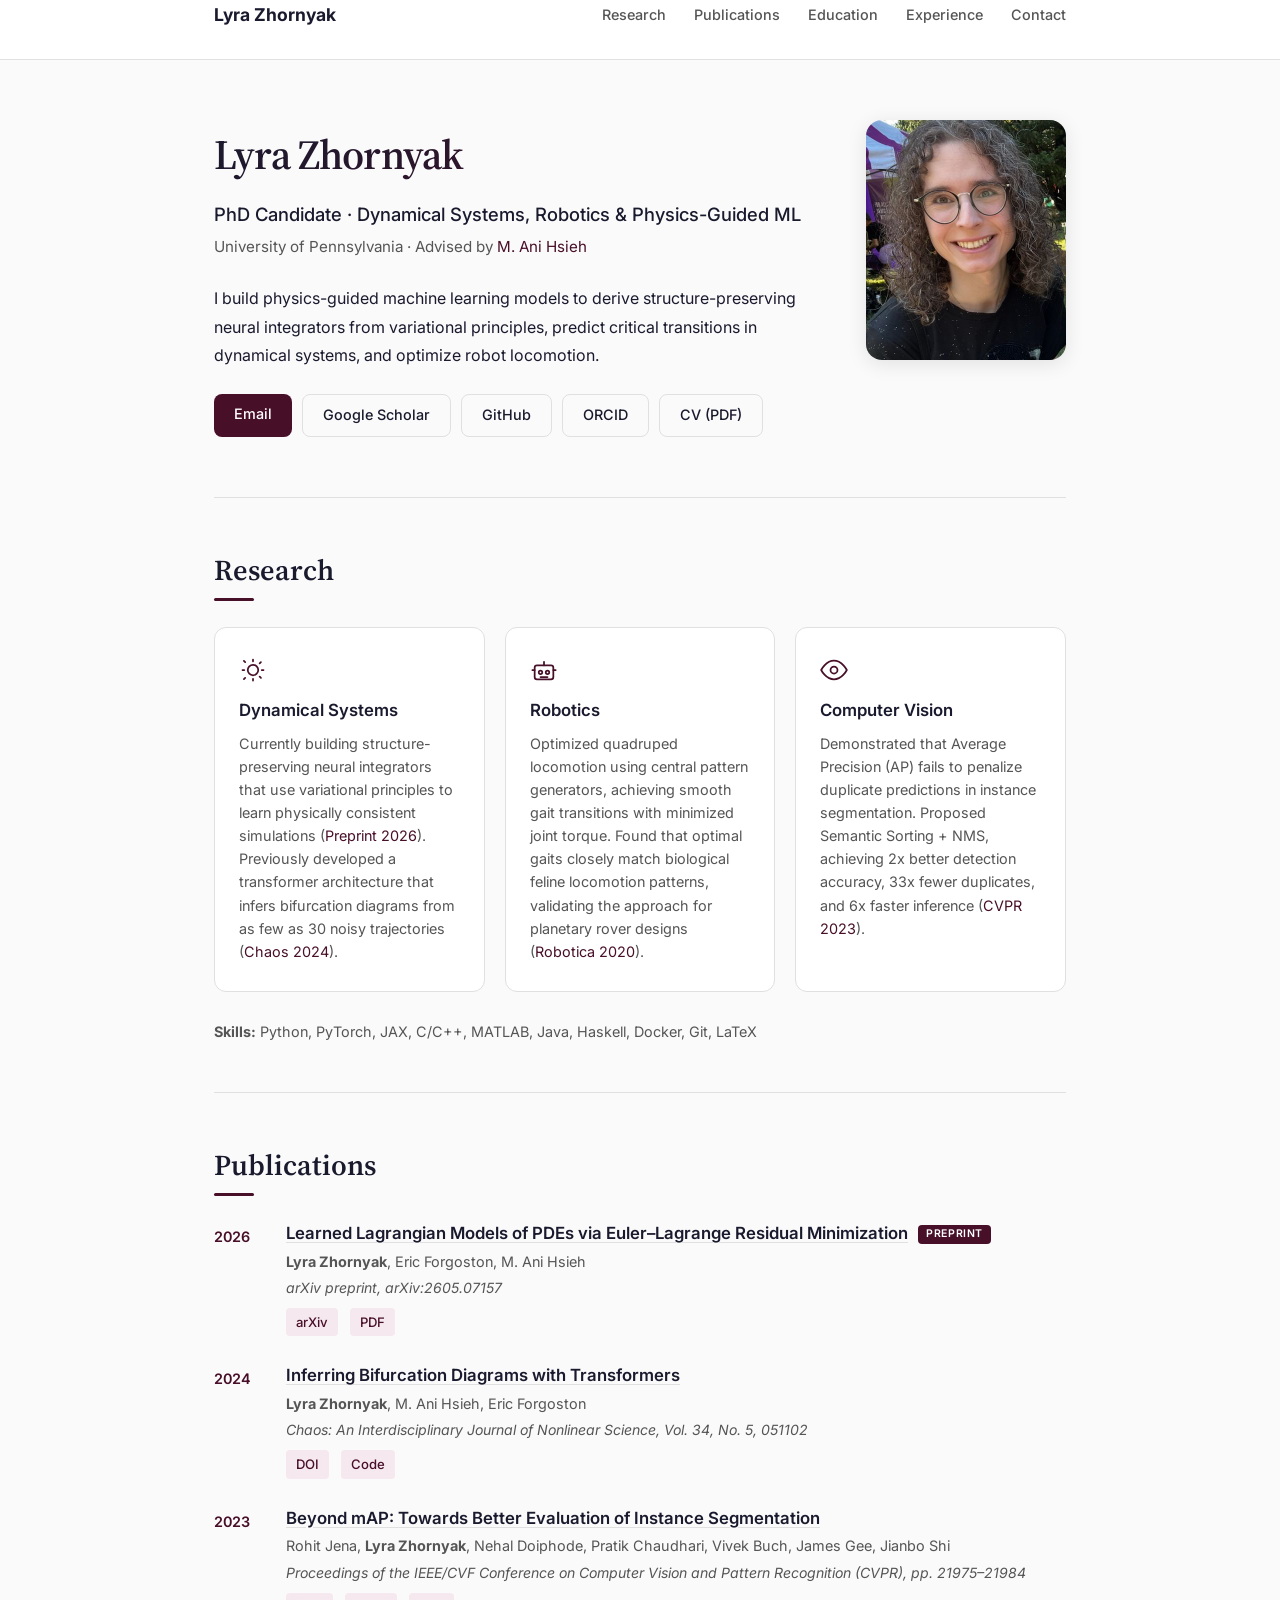
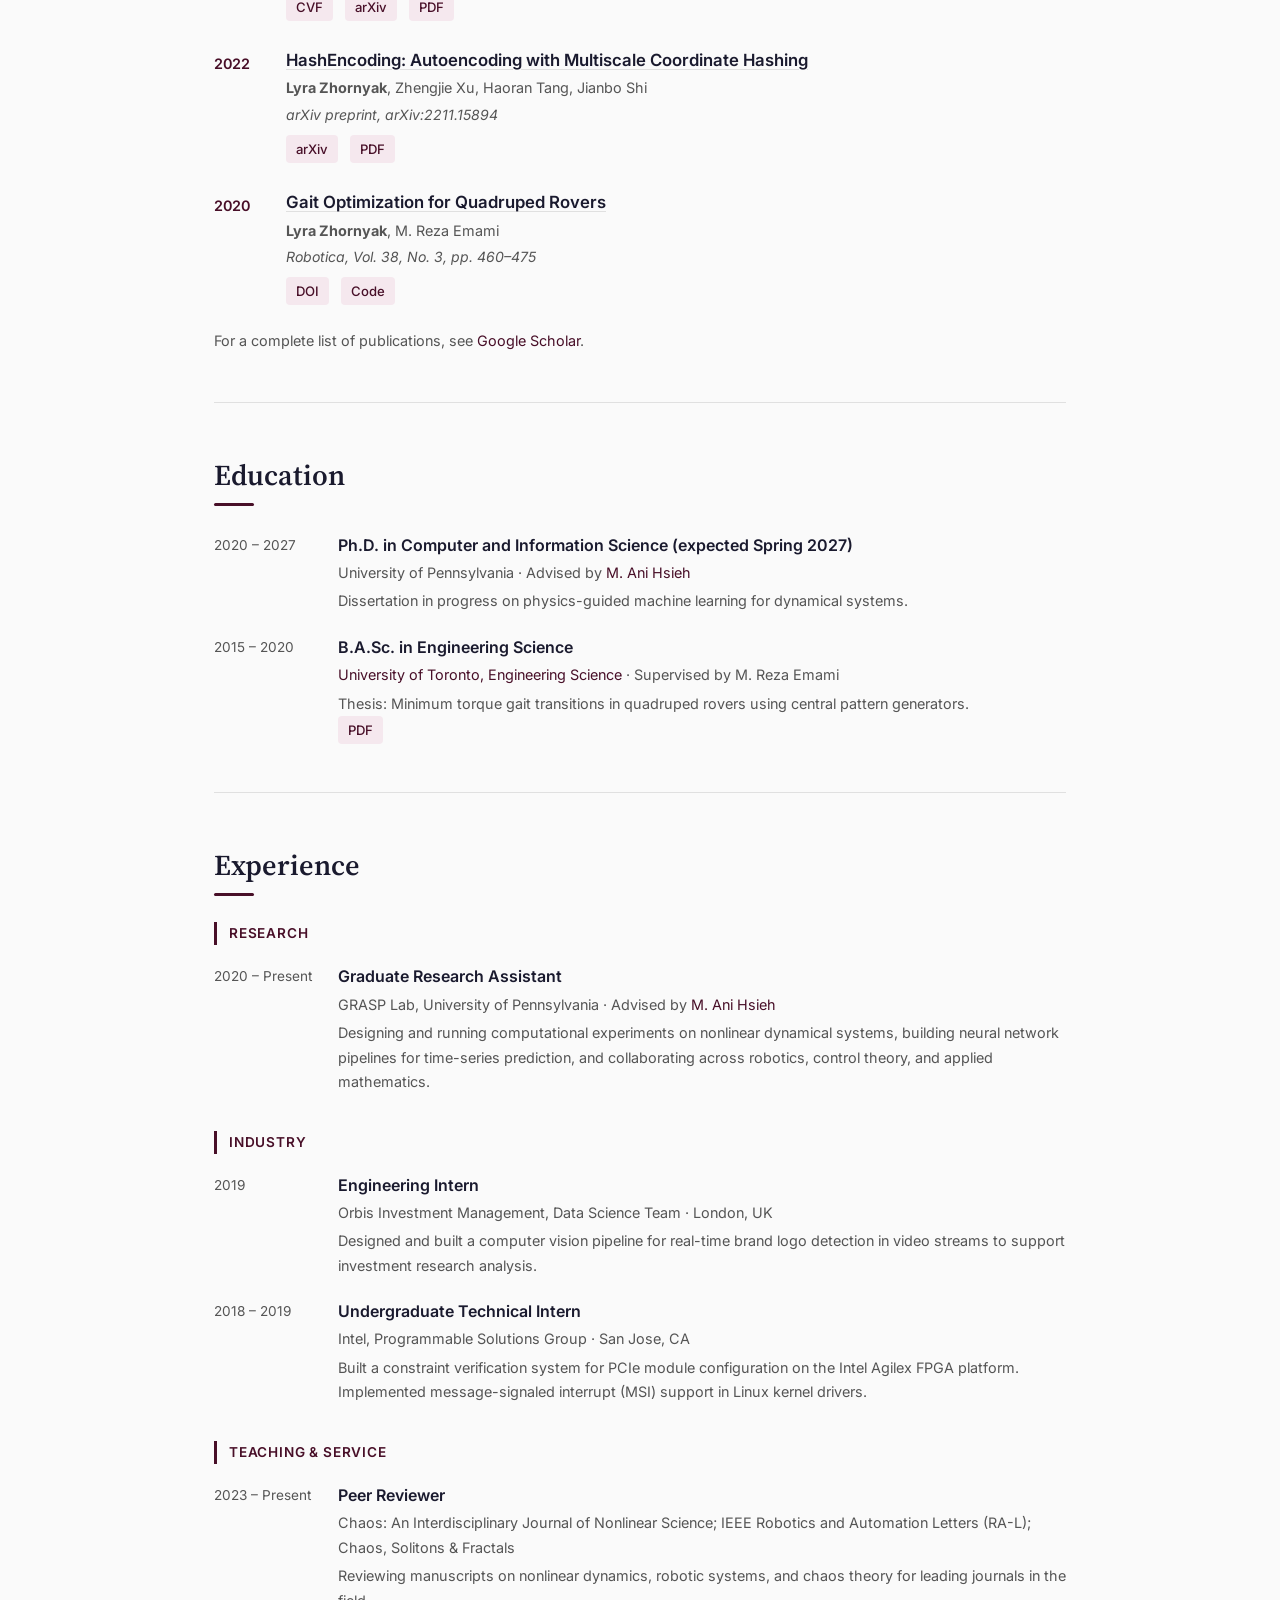
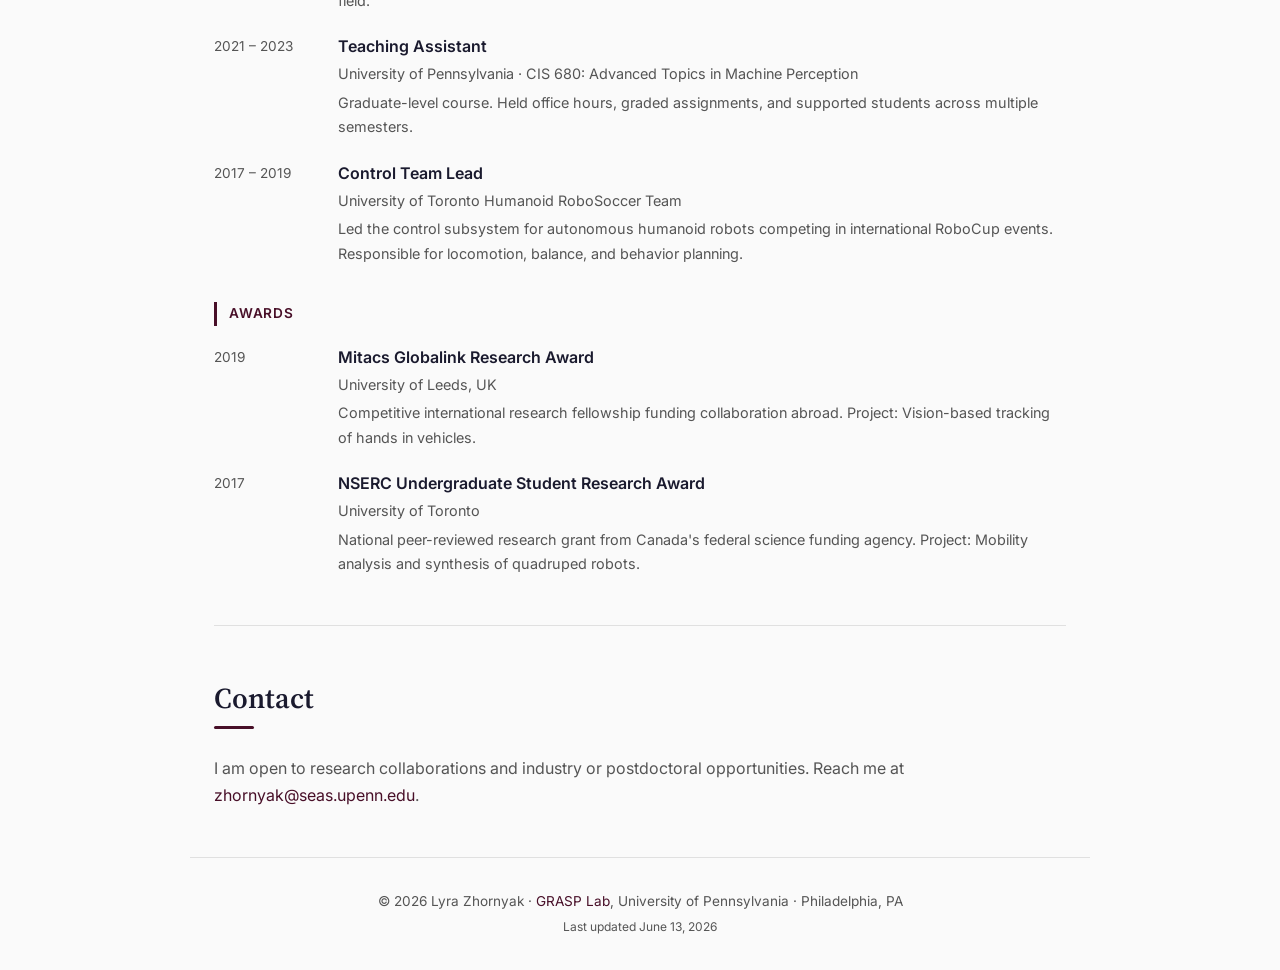
==== index.html @ 1500eac5 "Add Learned Lagrangian Models of PDEs preprint to publications Adds the 2026 arXiv preprint (2605.07" ====
<!DOCTYPE html>
<html lang="en">
<head>
  <meta charset="UTF-8">
  <meta name="viewport" content="width=device-width, initial-scale=1.0">
  <meta name="theme-color" content="#ffffff" media="(prefers-color-scheme: light)">
  <meta name="theme-color" content="#121220" media="(prefers-color-scheme: dark)">
  <title>Lyra Zhornyak — Dynamical Systems, Robotics & Physics-Guided ML | UPenn PhD</title>
  <meta name="description" content="Lyra Zhornyak — PhD candidate at the University of Pennsylvania. Research in dynamical systems, robotics, and physics-guided machine learning.">
  <meta property="og:title" content="Lyra Zhornyak — Dynamical Systems, Robotics & Physics-Guided ML | UPenn PhD">
  <meta property="og:description" content="PhD candidate at UPenn researching dynamical systems, robotics, and physics-guided ML. Open to research and industry opportunities.">
  <meta property="og:image" content="https://lzhornyak.github.io/og-image.jpg">
  <meta property="og:image:width" content="1200">
  <meta property="og:image:height" content="630">
  <meta property="og:url" content="https://lzhornyak.github.io/">
  <meta property="og:type" content="website">
  <meta name="twitter:card" content="summary_large_image">
  <link rel="canonical" href="https://lzhornyak.github.io/">
  <link rel="icon" href="favicon.svg" type="image/svg+xml">
  <link rel="apple-touch-icon" href="apple-touch-icon.png">
  <script type="application/ld+json">
  {
    "@context": "https://schema.org",
    "@type": "Person",
    "name": "Lyra Zhornyak",
    "url": "https://lzhornyak.github.io/",
    "image": "https://lzhornyak.github.io/photo.jpg",
    "jobTitle": "PhD Candidate",
    "worksFor": {
      "@type": "Organization",
      "name": "University of Pennsylvania"
    },
    "alumniOf": {
      "@type": "Organization",
      "name": "University of Toronto"
    },
    "email": "zhornyak@seas.upenn.edu",
    "knowsAbout": ["Dynamical Systems", "Physics-Guided Machine Learning", "Robotics", "Variational Methods", "Bifurcation Analysis", "Computer Vision"],
    "sameAs": [
      "https://scholar.google.com/citations?user=IO8BmHUAAAAJ",
      "https://github.com/lzhornyak",
      "https://orcid.org/0009-0002-4468-8495"
    ]
  }
  </script>
  <link rel="preconnect" href="https://fonts.googleapis.com">
  <link rel="preconnect" href="https://fonts.gstatic.com" crossorigin>
  <link rel="stylesheet" href="style.css">
  <link href="https://fonts.googleapis.com/css2?family=Inter:wght@400;500;600;700&family=Source+Serif+4:opsz,wght@8..60,600&display=swap" rel="stylesheet">
</head>
<body>

<a href="#about" class="skip-link">Skip to main content</a>

<header>
  <nav aria-label="Main">
    <div class="nav-inner">
      <a href="#about" class="nav-name">Lyra Zhornyak</a>
      <div class="nav-links">
        <a href="#research">Research</a>
        <a href="#publications">Publications</a>
        <a href="#education">Education</a>
        <a href="#experience">Experience</a>
        <a href="#contact">Contact</a>
      </div>
    </div>
  </nav>
</header>

<main>

  <!-- Hero / About -->
  <section id="about" class="hero">
    <div class="hero-content">
      <div class="hero-text">
        <h1>Lyra Zhornyak</h1>
        <p class="subtitle">PhD Candidate &middot; Dynamical Systems, Robotics &amp; Physics-Guided ML</p>
        <p class="affiliation">University of Pennsylvania &middot; Advised by <a href="https://www.grasp.upenn.edu/people/m-ani-hsieh/" target="_blank" rel="noopener">M. Ani Hsieh</a></p>
        <p class="bio">
          I build physics-guided machine learning models to derive structure-preserving neural integrators from variational principles,
          predict critical transitions in dynamical systems,
          and optimize robot locomotion.
        </p>
        <div class="hero-links">
          <a href="mailto:zhornyak@seas.upenn.edu" class="btn hero-email">Email</a>
          <a href="https://scholar.google.com/citations?user=IO8BmHUAAAAJ" class="btn btn-outline" target="_blank" rel="noopener">Google Scholar</a>
          <a href="https://github.com/lzhornyak" class="btn btn-outline" target="_blank" rel="noopener">GitHub</a>
          <a href="https://orcid.org/0009-0002-4468-8495" class="btn btn-outline" target="_blank" rel="noopener">ORCID</a>
          <a href="Zhornyak_CV.pdf" class="btn btn-outline" target="_blank" rel="noopener">CV (PDF)</a>
        </div>
      </div>
      <div class="hero-photo">
        <img src="photo.jpg" alt="Headshot of Lyra Zhornyak" width="200" height="240">
      </div>
    </div>
  </section>

  <!-- Research Interests -->
  <section id="research" class="section">
    <h2>Research</h2>
    <div class="research-grid">
      <div class="research-card">
        <div class="research-icon"><svg aria-hidden="true" width="28" height="28" viewBox="0 0 24 24" fill="none" stroke="currentColor" stroke-width="1.5" stroke-linecap="round" stroke-linejoin="round"><path d="M12 3v1.5M12 19.5V21M4.22 4.22l1.06 1.06M17.72 17.72l1.06 1.06M3 12h1.5M19.5 12H21M4.22 19.78l1.06-1.06M17.72 6.28l1.06-1.06"/><circle cx="12" cy="12" r="4.5"/></svg></div>
        <h3>Dynamical Systems</h3>
        <p>Currently building structure-preserving neural integrators that use variational principles to learn physically consistent simulations (<a href="#pub-lagrangian">Preprint 2026</a>). Previously developed a transformer architecture that infers bifurcation diagrams from as few as 30 noisy trajectories (<a href="#pub-chaos">Chaos 2024</a>).</p>
      </div>
      <div class="research-card">
        <div class="research-icon"><svg aria-hidden="true" width="28" height="28" viewBox="0 0 24 24" fill="none" stroke="currentColor" stroke-width="1.5" stroke-linecap="round" stroke-linejoin="round"><rect x="4" y="8" width="16" height="12" rx="2"/><path d="M12 8V5"/><circle cx="9" cy="14" r="1.5"/><circle cx="15" cy="14" r="1.5"/><path d="M9 18h6"/><path d="M2 12h2M20 12h2"/></svg></div>
        <h3>Robotics</h3>
        <p>Optimized quadruped locomotion using central pattern generators, achieving smooth gait transitions with minimized joint torque. Found that optimal gaits closely match biological feline locomotion patterns, validating the approach for planetary rover designs (<a href="#pub-robotica">Robotica 2020</a>).</p>
      </div>
      <div class="research-card">
        <div class="research-icon"><svg aria-hidden="true" width="28" height="28" viewBox="0 0 24 24" fill="none" stroke="currentColor" stroke-width="1.5" stroke-linecap="round" stroke-linejoin="round"><path d="M1 12s4-8 11-8 11 8 11 8-4 8-11 8S1 12 1 12z"/><circle cx="12" cy="12" r="3"/></svg></div>
        <h3>Computer Vision</h3>
        <p>Demonstrated that Average Precision (AP) fails to penalize duplicate predictions in instance segmentation. Proposed Semantic Sorting + NMS, achieving 2x better detection accuracy, 33x fewer duplicates, and 6x faster inference (<a href="#pub-cvpr">CVPR 2023</a>).</p>
      </div>
    </div>
    <p class="tools-line"><strong>Skills:</strong> Python, PyTorch, JAX, C/C++, MATLAB, Java, Haskell, Docker, Git, LaTeX</p>
  </section>

  <!-- Publications -->
  <section id="publications" class="section">
    <h2>Publications</h2>
    <div class="pub-list">

      <div class="pub" id="pub-lagrangian">
        <span class="pub-year">2026</span>
        <div class="pub-details">
          <h3><a href="https://arxiv.org/abs/2605.07157" target="_blank" rel="noopener">Learned Lagrangian Models of PDEs via Euler&ndash;Lagrange Residual Minimization</a><span class="pub-tag">Preprint</span></h3>
          <p class="pub-authors"><strong>Lyra Zhornyak</strong>, Eric Forgoston, M. Ani Hsieh</p>
          <p class="pub-venue">arXiv preprint, arXiv:2605.07157</p>
          <div class="pub-links">
            <a href="https://arxiv.org/abs/2605.07157" target="_blank" rel="noopener">arXiv</a>
            <a href="https://arxiv.org/pdf/2605.07157" target="_blank" rel="noopener">PDF</a>
          </div>
        </div>
      </div>

      <div class="pub" id="pub-chaos">
        <span class="pub-year">2024</span>
        <div class="pub-details">
          <h3><a href="https://doi.org/10.1063/5.0204714" target="_blank" rel="noopener">Inferring Bifurcation Diagrams with Transformers</a></h3>
          <p class="pub-authors"><strong>Lyra Zhornyak</strong>, M. Ani Hsieh, Eric Forgoston</p>
          <p class="pub-venue">Chaos: An Interdisciplinary Journal of Nonlinear Science, Vol. 34, No. 5, 051102</p>
          <div class="pub-links">
            <a href="https://doi.org/10.1063/5.0204714" target="_blank" rel="noopener">DOI</a>
            <a href="https://github.com/lzhornyak/bifurcs" target="_blank" rel="noopener">Code</a>
          </div>
        </div>
      </div>

      <div class="pub" id="pub-cvpr">
        <span class="pub-year">2023</span>
        <div class="pub-details">
          <h3><a href="https://openaccess.thecvf.com/content/CVPR2023/html/Jena_Beyond_mAP_Towards_Better_Evaluation_of_Instance_Segmentation_CVPR_2023_paper.html" target="_blank" rel="noopener">Beyond mAP: Towards Better Evaluation of Instance Segmentation</a></h3>
          <p class="pub-authors">Rohit Jena, <strong>Lyra Zhornyak</strong>, Nehal Doiphode, Pratik Chaudhari, Vivek Buch, James Gee, Jianbo Shi</p>
          <p class="pub-venue">Proceedings of the IEEE/CVF Conference on Computer Vision and Pattern Recognition (CVPR), pp. 21975–21984</p>
          <div class="pub-links">
            <a href="https://openaccess.thecvf.com/content/CVPR2023/html/Jena_Beyond_mAP_Towards_Better_Evaluation_of_Instance_Segmentation_CVPR_2023_paper.html" target="_blank" rel="noopener">CVF</a>
            <a href="https://arxiv.org/abs/2207.01614" target="_blank" rel="noopener">arXiv</a>
            <a href="https://arxiv.org/pdf/2207.01614" target="_blank" rel="noopener">PDF</a>
          </div>
        </div>
      </div>

      <div class="pub" id="pub-hashencoding">
        <span class="pub-year">2022</span>
        <div class="pub-details">
          <h3><a href="https://arxiv.org/abs/2211.15894" target="_blank" rel="noopener">HashEncoding: Autoencoding with Multiscale Coordinate Hashing</a></h3>
          <p class="pub-authors"><strong>Lyra Zhornyak</strong>, Zhengjie Xu, Haoran Tang, Jianbo Shi</p>
          <p class="pub-venue">arXiv preprint, arXiv:2211.15894</p>
          <div class="pub-links">
            <a href="https://arxiv.org/abs/2211.15894" target="_blank" rel="noopener">arXiv</a>
            <a href="https://arxiv.org/pdf/2211.15894" target="_blank" rel="noopener">PDF</a>
          </div>
        </div>
      </div>

      <div class="pub" id="pub-robotica">
        <span class="pub-year">2020</span>
        <div class="pub-details">
          <h3><a href="https://doi.org/10.1017/S0263574719001413" target="_blank" rel="noopener">Gait Optimization for Quadruped Rovers</a></h3>
          <p class="pub-authors"><strong>Lyra Zhornyak</strong>, M. Reza Emami</p>
          <p class="pub-venue">Robotica, Vol. 38, No. 3, pp. 460–475</p>
          <div class="pub-links">
            <a href="https://doi.org/10.1017/S0263574719001413" target="_blank" rel="noopener">DOI</a>
            <a href="https://github.com/lzhornyak/gait-modelling" target="_blank" rel="noopener">Code</a>
          </div>
        </div>
      </div>

    </div>
    <p class="pub-footer">For a complete list of publications, see <a href="https://scholar.google.com/citations?user=IO8BmHUAAAAJ" target="_blank" rel="noopener">Google Scholar</a>.</p>
  </section>

  <!-- Education -->
  <section id="education" class="section">
    <h2>Education</h2>

    <div class="exp-item">
      <div class="exp-date">2020 &ndash; 2027</div>
      <div class="exp-details">
        <h3>Ph.D. in Computer and Information Science (expected Spring 2027)</h3>
        <p class="exp-org">University of Pennsylvania &middot; Advised by <a href="https://www.grasp.upenn.edu/people/m-ani-hsieh/" target="_blank" rel="noopener">M. Ani Hsieh</a></p>
        <p>Dissertation in progress on physics-guided machine learning for dynamical systems.</p>
      </div>
    </div>

    <div class="exp-item">
      <div class="exp-date">2015 &ndash; 2020</div>
      <div class="exp-details">
        <h3>B.A.Sc. in Engineering Science</h3>
        <p class="exp-org"><a href="https://engsci.utoronto.ca/" target="_blank" rel="noopener">University of Toronto, Engineering Science</a> &middot; Supervised by M. Reza Emami</p>
        <p>Thesis: Minimum torque gait transitions in quadruped rovers using central pattern generators.</p>
        <div class="pub-links"><a href="Zhornyak_BASc_Thesis.pdf" target="_blank" rel="noopener">PDF</a></div>
      </div>
    </div>
  </section>

  <!-- Experience -->
  <section id="experience" class="section">
    <h2>Experience</h2>

    <div class="experience-group">
      <h3 class="exp-category">Research</h3>

      <div class="exp-item">
        <div class="exp-date">2020 &ndash; Present</div>
        <div class="exp-details">
          <h4>Graduate Research Assistant</h4>
          <p class="exp-org">GRASP Lab, University of Pennsylvania &middot; Advised by <a href="https://www.grasp.upenn.edu/people/m-ani-hsieh/" target="_blank" rel="noopener">M. Ani Hsieh</a></p>
          <p>Designing and running computational experiments on nonlinear dynamical systems, building neural network pipelines for time-series prediction, and collaborating across robotics, control theory, and applied mathematics.</p>
        </div>
      </div>
    </div>

    <div class="experience-group">
      <h3 class="exp-category">Industry</h3>

      <div class="exp-item">
        <div class="exp-date">2019</div>
        <div class="exp-details">
          <h4>Engineering Intern</h4>
          <p class="exp-org">Orbis Investment Management, Data Science Team &middot; London, UK</p>
          <p>Designed and built a computer vision pipeline for real-time brand logo detection in video streams to support investment research analysis.</p>
        </div>
      </div>

      <div class="exp-item">
        <div class="exp-date">2018 &ndash; 2019</div>
        <div class="exp-details">
          <h4>Undergraduate Technical Intern</h4>
          <p class="exp-org">Intel, Programmable Solutions Group &middot; San Jose, CA</p>
          <p>Built a constraint verification system for PCIe module configuration on the Intel Agilex FPGA platform. Implemented message-signaled interrupt (MSI) support in Linux kernel drivers.</p>
        </div>
      </div>
    </div>

    <div class="experience-group">
      <h3 class="exp-category">Teaching &amp; Service</h3>

      <div class="exp-item">
        <div class="exp-date">2023 &ndash; Present</div>
        <div class="exp-details">
          <h4>Peer Reviewer</h4>
          <p class="exp-org">Chaos: An Interdisciplinary Journal of Nonlinear Science; IEEE Robotics and Automation Letters (RA-L); Chaos, Solitons &amp; Fractals</p>
          <p>Reviewing manuscripts on nonlinear dynamics, robotic systems, and chaos theory for leading journals in the field.</p>
        </div>
      </div>

      <div class="exp-item">
        <div class="exp-date">2021 &ndash; 2023</div>
        <div class="exp-details">
          <h4>Teaching Assistant</h4>
          <p class="exp-org">University of Pennsylvania &middot; CIS 680: Advanced Topics in Machine Perception</p>
          <p>Graduate-level course. Held office hours, graded assignments, and supported students across multiple semesters.</p>
        </div>
      </div>

      <div class="exp-item">
        <div class="exp-date">2017 &ndash; 2019</div>
        <div class="exp-details">
          <h4>Control Team Lead</h4>
          <p class="exp-org">University of Toronto Humanoid RoboSoccer Team</p>
          <p>Led the control subsystem for autonomous humanoid robots competing in international RoboCup events. Responsible for locomotion, balance, and behavior planning.</p>
        </div>
      </div>
    </div>

    <div class="experience-group">
      <h3 class="exp-category">Awards</h3>

      <div class="exp-item">
        <div class="exp-date">2019</div>
        <div class="exp-details">
          <h4>Mitacs Globalink Research Award</h4>
          <p class="exp-org">University of Leeds, UK</p>
          <p>Competitive international research fellowship funding collaboration abroad. Project: Vision-based tracking of hands in vehicles.</p>
        </div>
      </div>

      <div class="exp-item">
        <div class="exp-date">2017</div>
        <div class="exp-details">
          <h4>NSERC Undergraduate Student Research Award</h4>
          <p class="exp-org">University of Toronto</p>
          <p>National peer-reviewed research grant from Canada's federal science funding agency. Project: Mobility analysis and synthesis of quadruped robots.</p>
        </div>
      </div>
    </div>

  </section>

  <!-- Contact -->
  <section id="contact" class="section">
    <h2>Contact</h2>
    <p class="contact-text">I am open to research collaborations and industry or postdoctoral opportunities. Reach me at <a href="mailto:zhornyak@seas.upenn.edu">zhornyak@seas.upenn.edu</a>.</p>
  </section>

</main>

<footer>
  <p>&copy; 2026 Lyra Zhornyak &middot; <a href="https://www.grasp.upenn.edu/" target="_blank" rel="noopener">GRASP Lab</a>, University of Pennsylvania &middot; Philadelphia, PA</p>
  <p class="last-updated">Last updated June 13, 2026</p>
</footer>

</body>
</html>
---- style.css ----
/* ===== Variables ===== */
:root {
  --color-bg: #fafafa;
  --color-surface: #ffffff;
  --color-text: #1a1a2e;
  --color-text-secondary: #555;
  --color-accent: #480f28;
  --color-accent-light: #f5e8ee;
  --color-accent-warm: #6b1a3a;
  --color-border: #e0e0e0;
  --font-sans: 'Inter', -apple-system, BlinkMacSystemFont, sans-serif;
  --font-serif: 'Source Serif 4', Georgia, serif;
  --max-width: 900px;
  --nav-height: 60px;
}

/* ===== Skip Link ===== */
.skip-link {
  position: absolute;
  left: -9999px;
  top: 0;
  padding: 8px 16px;
  background: var(--color-accent);
  color: #fff;
  font-size: 0.85rem;
  z-index: 1000;
  border-radius: 0 0 4px 4px;
}

.skip-link:focus {
  left: 50%;
  transform: translateX(-50%);
}

/* ===== Reset & Base ===== */
*, *::before, *::after {
  box-sizing: border-box;
  margin: 0;
  padding: 0;
}

html {
  scroll-behavior: smooth;
  scroll-padding-top: calc(var(--nav-height) + 20px);
}

body {
  font-family: var(--font-sans);
  color: var(--color-text);
  background: var(--color-bg);
  line-height: 1.7;
  font-size: 16px;
}

a {
  color: var(--color-accent);
  text-decoration: none;
  transition: color 0.2s;
}

a:hover {
  color: var(--color-accent-warm);
}

:focus-visible {
  outline: 2px solid var(--color-accent);
  outline-offset: 2px;
  border-radius: 4px;
}

/* ===== Navigation ===== */
header {
  position: fixed;
  top: 0;
  left: 0;
  right: 0;
  height: var(--nav-height);
  background: rgba(255, 255, 255, 0.92);
  -webkit-backdrop-filter: blur(12px);
  backdrop-filter: blur(12px);
  border-bottom: 1px solid var(--color-border);
  z-index: 100;
}

.nav-inner {
  max-width: var(--max-width);
  margin: 0 auto;
  padding: 0 24px;
  height: 100%;
  display: flex;
  align-items: center;
  justify-content: space-between;
}

.nav-name {
  font-weight: 700;
  font-size: 1.1rem;
  color: var(--color-text);
}

.nav-name:hover {
  color: var(--color-accent);
}

.nav-links {
  display: flex;
  gap: 28px;
}

.nav-links a {
  color: var(--color-text-secondary);
  font-size: 0.9rem;
  font-weight: 500;
  position: relative;
}

.nav-links a::after {
  content: '';
  position: absolute;
  bottom: -4px;
  left: 0;
  width: 0;
  height: 2px;
  background: var(--color-accent);
  transition: width 0.25s;
}

.nav-links a:hover {
  color: var(--color-text);
}

.nav-links a:hover::after {
  width: 100%;
}

/* ===== Main Content ===== */
main {
  max-width: var(--max-width);
  margin: 0 auto;
  padding: 0 24px;
}

/* ===== Hero / About ===== */
.hero {
  padding-top: calc(var(--nav-height) + 60px);
  padding-bottom: 60px;
}

.hero-content {
  display: flex;
  gap: 48px;
  align-items: flex-start;
}

.hero-text {
  flex: 1;
}

.hero-text h1 {
  font-family: var(--font-serif);
  font-size: 2.6rem;
  font-weight: 600;
  margin-bottom: 8px;
  letter-spacing: -0.02em;
  background: linear-gradient(135deg, var(--color-text) 0%, var(--color-accent) 100%);
  -webkit-background-clip: text;
  -webkit-text-fill-color: transparent;
  background-clip: text;
}

.hero-text h1::selection {
  -webkit-text-fill-color: #fff;
  background: var(--color-accent);
}

.subtitle {
  font-size: 1.15rem;
  color: var(--color-text);
  font-weight: 500;
  margin-bottom: 4px;
}

.affiliation {
  font-size: 0.95rem;
  color: var(--color-text-secondary);
  margin-bottom: 24px;
}

.bio {
  font-size: 1rem;
  line-height: 1.8;
  color: var(--color-text);
  margin-bottom: 16px;
}


.hero-links {
  display: flex;
  flex-wrap: wrap;
  gap: 10px;
  margin-top: 24px;
}

.btn {
  display: inline-block;
  padding: 8px 20px;
  border-radius: 8px;
  font-size: 0.9rem;
  font-weight: 500;
  transition: all 0.2s;
}

.btn:not(.btn-outline) {
  background: var(--color-accent);
  color: #fff;
}

.btn:not(.btn-outline):hover {
  background: var(--color-accent-hover, #3a0b20);
  color: #fff;
}

.btn-outline {
  border: 1.5px solid var(--color-border);
  color: var(--color-text);
}

.btn-outline:hover {
  border-color: var(--color-accent);
  color: var(--color-accent);
}

.hero-photo {
  flex-shrink: 0;
}

.hero-photo img {
  width: 200px;
  height: 240px;
  border-radius: 16px;
  object-fit: cover;
  box-shadow: 0 4px 20px rgba(0, 0, 0, 0.1);
}

/* ===== Sections ===== */
.section {
  padding: 48px 0;
  border-top: 1px solid var(--color-border);
}

.section h2 {
  font-family: var(--font-serif);
  font-size: 1.8rem;
  font-weight: 600;
  margin-bottom: 32px;
  position: relative;
  display: inline-block;
}

.section h2::after {
  content: '';
  position: absolute;
  bottom: -6px;
  left: 0;
  width: 40px;
  height: 3px;
  background: var(--color-accent);
  border-radius: 2px;
}

/* ===== Research Cards ===== */
.research-grid {
  display: grid;
  grid-template-columns: repeat(3, 1fr);
  gap: 20px;
}

.research-card {
  background: var(--color-surface);
  border: 1px solid var(--color-border);
  border-radius: 12px;
  padding: 28px 24px;
  transition: transform 0.2s, box-shadow 0.2s;
}

.research-card:hover {
  transform: translateY(-3px);
  box-shadow: 0 8px 24px rgba(72, 15, 40, 0.12);
}

.research-icon {
  color: var(--color-accent);
  margin-bottom: 12px;
  line-height: 0;
}

.research-card h3 {
  font-size: 1.05rem;
  font-weight: 600;
  margin-bottom: 8px;
}

.research-card p {
  font-size: 0.9rem;
  color: var(--color-text-secondary);
  line-height: 1.6;
}

.tools-line {
  margin-top: 28px;
  font-size: 0.9rem;
  color: var(--color-text-secondary);
}

/* ===== Publications ===== */
.pub-list {
  display: flex;
  flex-direction: column;
  gap: 28px;
}

.pub {
  display: flex;
  gap: 24px;
  align-items: flex-start;
}

.pub-year {
  flex-shrink: 0;
  font-weight: 600;
  font-size: 0.9rem;
  color: var(--color-accent);
  padding-top: 3px;
  min-width: 48px;
}

.pub-details h3 {
  font-size: 1.05rem;
  font-weight: 600;
  margin-bottom: 4px;
  line-height: 1.4;
}

.pub-details h3 a {
  color: var(--color-text);
  text-decoration: underline;
  text-decoration-color: var(--color-border);
  text-underline-offset: 3px;
}

.pub-details h3 a:hover {
  color: var(--color-accent);
  text-decoration-color: var(--color-accent);
}

.pub-authors {
  font-size: 0.9rem;
  color: var(--color-text-secondary);
  margin-bottom: 2px;
}

.pub-venue {
  font-size: 0.88rem;
  color: var(--color-text-secondary);
  font-style: italic;
  margin-bottom: 8px;
}

.pub-tag {
  display: inline-block;
  margin-left: 10px;
  padding: 2px 8px;
  border-radius: 4px;
  background: var(--color-accent);
  color: #fff;
  font-size: 0.66rem;
  font-weight: 600;
  text-transform: uppercase;
  letter-spacing: 0.06em;
  vertical-align: middle;
}

.pub-links {
  display: flex;
  gap: 12px;
}

.pub-links a {
  font-size: 0.82rem;
  font-weight: 500;
  padding: 3px 10px;
  border-radius: 4px;
  background: var(--color-accent-light);
  color: var(--color-accent);
  transition: background 0.2s;
}

.pub-links a:hover {
  background: var(--color-accent);
  color: #fff;
}

.pub-footer {
  margin-top: 24px;
  font-size: 0.9rem;
  color: var(--color-text-secondary);
}

/* ===== Experience ===== */
.experience-group {
  margin-bottom: 36px;
}

.experience-group:last-child {
  margin-bottom: 0;
}

.exp-category {
  font-size: 0.85rem;
  font-weight: 600;
  text-transform: uppercase;
  letter-spacing: 0.06em;
  color: var(--color-accent);
  margin-bottom: 18px;
  padding-left: 12px;
  border-left: 3px solid var(--color-accent);
}

.exp-item {
  display: flex;
  gap: 24px;
  margin-bottom: 20px;
  align-items: flex-start;
}

.exp-item:last-child {
  margin-bottom: 0;
}

.exp-date {
  flex-shrink: 0;
  min-width: 100px;
  font-size: 0.85rem;
  color: var(--color-text-secondary);
  padding-top: 2px;
}

.exp-details h3,
.exp-details h4 {
  font-size: 1rem;
  font-weight: 600;
  margin-bottom: 2px;
}

.exp-org {
  font-size: 0.9rem;
  color: var(--color-text-secondary);
  margin-bottom: 4px;
}

.exp-details > p:last-of-type {
  font-size: 0.9rem;
  color: var(--color-text-secondary);
}

/* ===== Contact ===== */
.contact-text {
  font-size: 1rem;
  color: var(--color-text-secondary);
}

/* ===== Footer ===== */
footer {
  max-width: var(--max-width);
  margin: 0 auto;
  padding: 32px 24px;
  border-top: 1px solid var(--color-border);
  text-align: center;
  font-size: 0.85rem;
  color: var(--color-text-secondary);
}

.last-updated {
  font-size: 0.75rem;
  margin-top: 4px;
}

/* ===== Responsive ===== */
@media (max-width: 768px) {
  .hero-content {
    flex-direction: column-reverse;
    gap: 32px;
    align-items: center;
    text-align: center;
  }

  .hero-text h1 {
    font-size: 2rem;
  }

  .hero-links {
    justify-content: center;
  }

  .hero-photo img {
    width: 160px;
    height: 192px;
  }

  .research-grid {
    grid-template-columns: 1fr;
  }

  .pub {
    flex-direction: column;
    gap: 4px;
  }

  .exp-item {
    flex-direction: column;
    gap: 4px;
  }

  .nav-name {
    font-size: 0.95rem;
  }

  .nav-links {
    gap: 16px;
  }

  .nav-links a {
    font-size: 0.82rem;
  }
}

@media (max-width: 480px) {
  :root {
    --nav-height: 100px;
  }

  header {
    height: auto;
    min-height: var(--nav-height);
    padding: 10px 0;
  }

  .nav-name {
    display: none;
  }

  .nav-inner {
    justify-content: center;
    height: auto;
  }

  .nav-links {
    gap: 12px;
    flex-wrap: wrap;
    justify-content: center;
  }

  body {
    font-size: 15px;
  }
}

/* ===== Reduced Motion ===== */
@media (prefers-reduced-motion: reduce) {
  html {
    scroll-behavior: auto;
  }

  *, *::before, *::after {
    transition-duration: 0s !important;
    animation-duration: 0s !important;
  }

  .research-card:hover {
    transform: none;
  }
}

/* ===== Dark Mode ===== */
@media (prefers-color-scheme: dark) {
  :root {
    --color-bg: #121220;
    --color-surface: #1a1a2e;
    --color-text: #e0e0e0;
    --color-text-secondary: #a0a0b0;
    --color-accent: #c4647e;
    --color-accent-light: #2a1520;
    --color-accent-warm: #d4889a;
    --color-border: #3a3a52;
    --color-accent-hover: #d4889a;
  }

  .pub-year, .pub-links a {
    color: #d4889a;
  }

  .pub-tag {
    color: #121220;
  }

  header {
    background: rgba(18, 18, 32, 0.92);
  }

  .hero-photo img {
    border: 1px solid var(--color-border);
  }

  .research-card:hover {
    box-shadow: 0 8px 24px rgba(196, 100, 126, 0.2);
  }

  .pub-details h3 a {
    text-decoration-color: var(--color-text-secondary);
  }
}

/* ===== Print ===== */
@media print {
  header, .skip-link {
    display: none;
  }

  main {
    padding-top: 0;
  }

  .hero {
    padding-top: 0;
  }

  .research-card {
    box-shadow: none;
    border: 1px solid #ccc;
    break-inside: avoid;
  }

  .pub, .exp-item {
    break-inside: avoid;
  }

  .section h2, .exp-category {
    break-after: avoid;
  }

  a[href]::after {
    content: " (" attr(href) ")";
    font-size: 0.75rem;
    color: #555;
    word-break: break-all;
  }

  .btn::after, .btn-outline::after,
  .pub-links a::after, .nav-links a::after,
  .pub-details h3 a::after, .exp-org a::after,
  .affiliation a::after, footer a::after,
  .research-card a::after,
  .pub-footer a::after {
    content: none !important;
  }

  .hero-links .btn {
    border: 1px solid #ccc;
    background: none;
  }

  .hero-email::after {
    content: " (zhornyak@seas.upenn.edu)" !important;
    font-weight: 400;
  }

  footer::after {
    content: "lzhornyak.github.io";
    display: block;
    margin-top: 8px;
    font-size: 0.8rem;
    color: #555;
  }
}
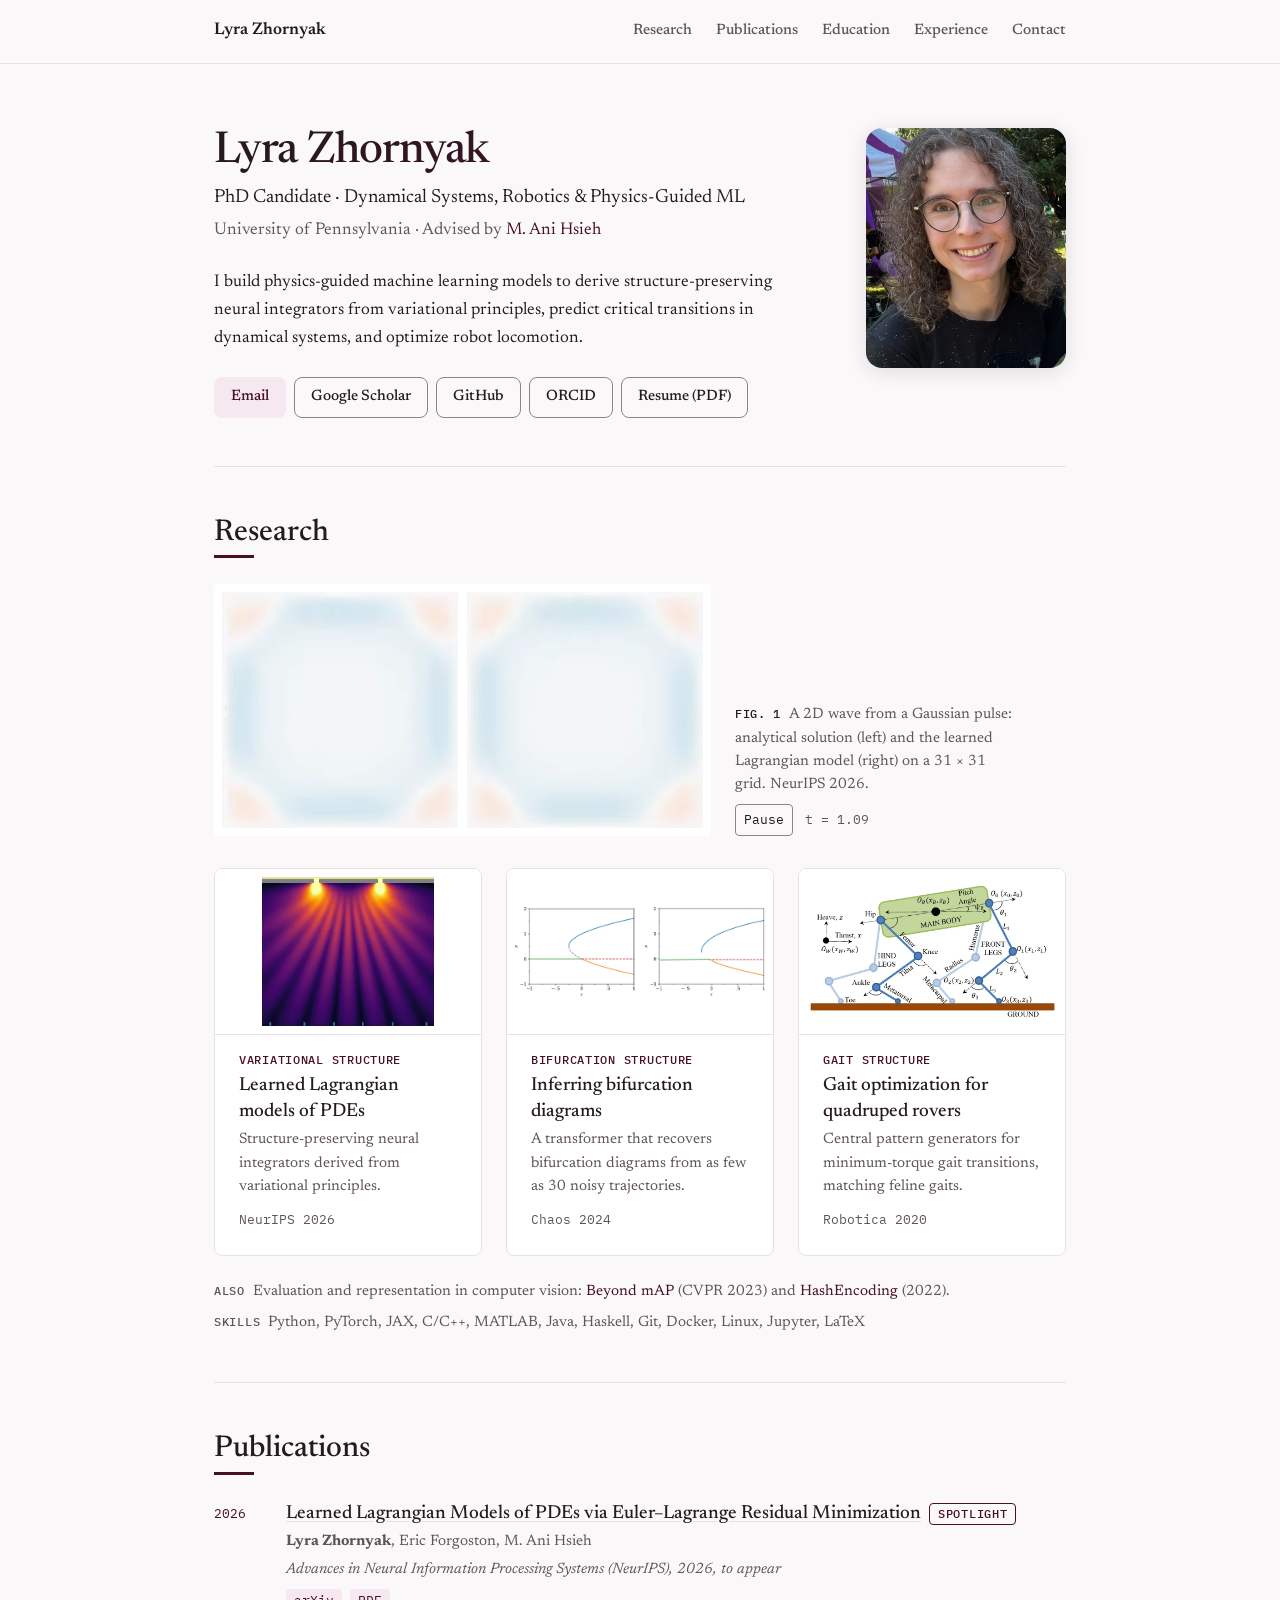
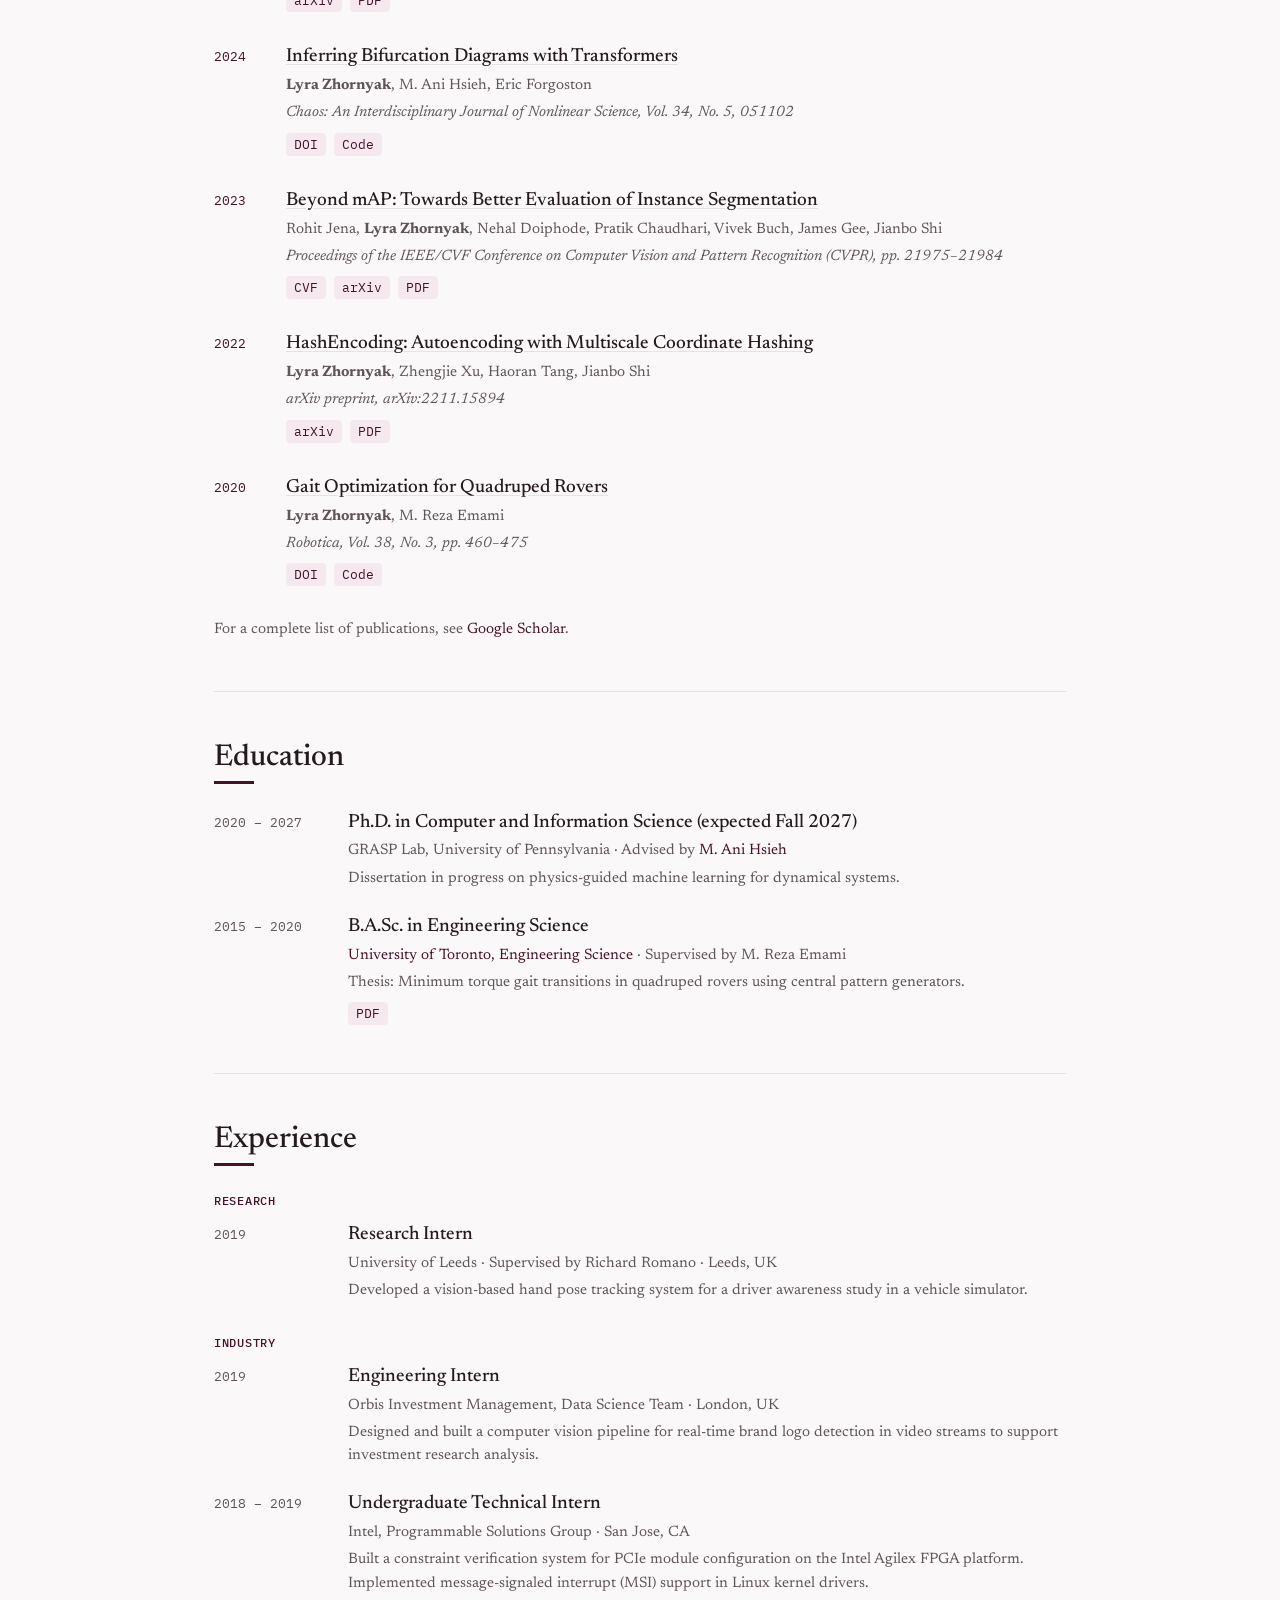
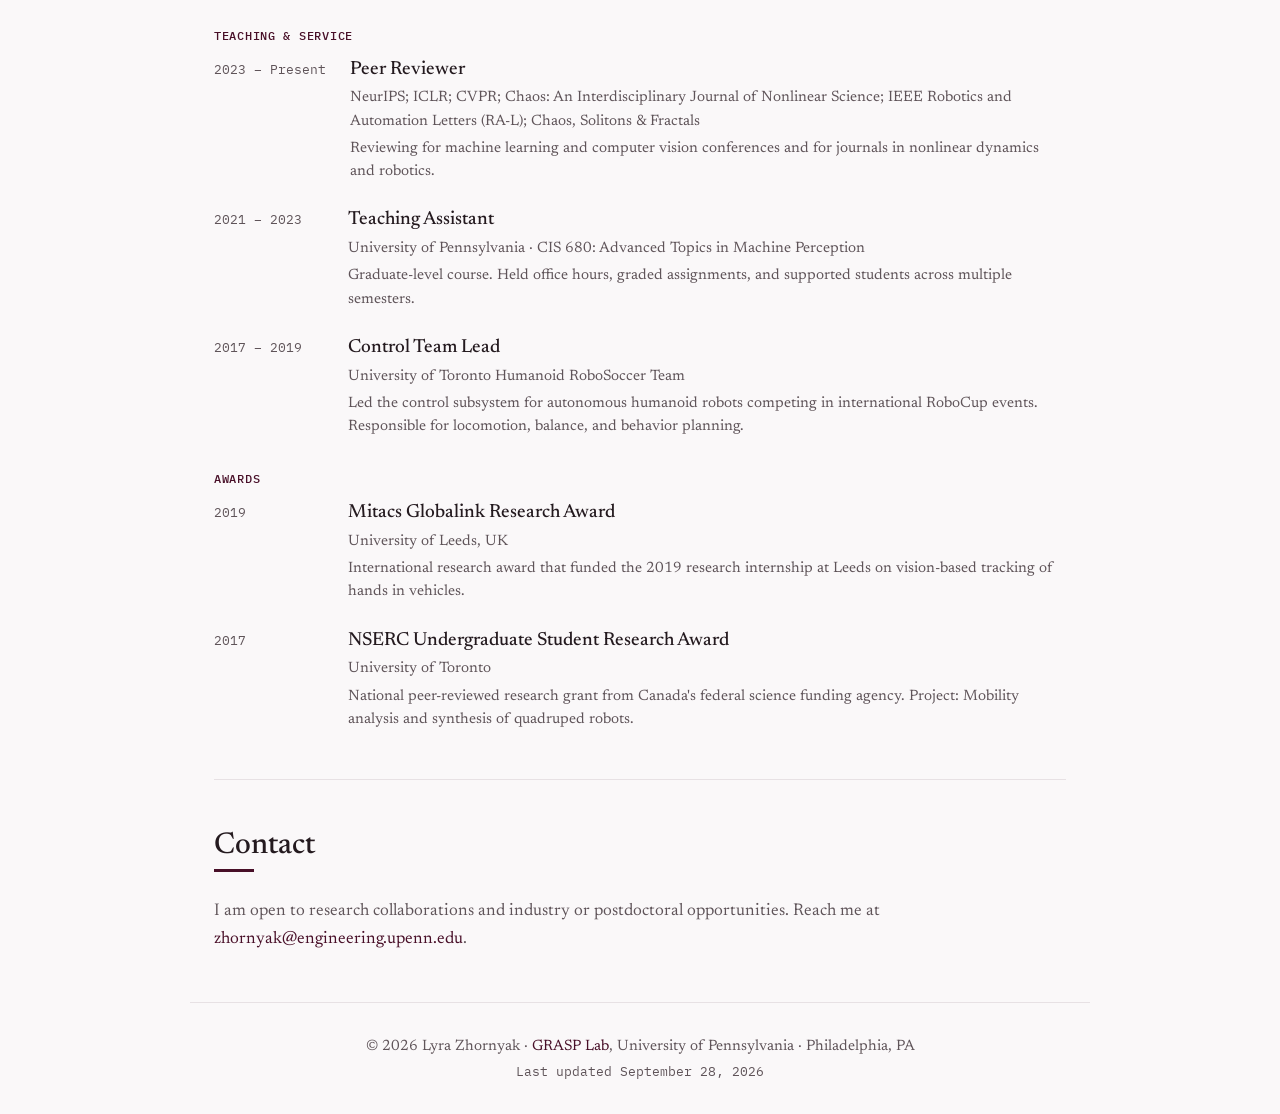
==== commit 1d6d8c21: "Apply design system: Newsreader/Plex Mono, figure-led research, light only - Retheme on the Lyra Zho" ====
--- a/index.html
+++ b/index.html
@@ -3,8 +3,7 @@
 <head>
   <meta charset="UTF-8">
   <meta name="viewport" content="width=device-width, initial-scale=1.0">
-  <meta name="theme-color" content="#ffffff" media="(prefers-color-scheme: light)">
-  <meta name="theme-color" content="#121220" media="(prefers-color-scheme: dark)">
+  <meta name="theme-color" content="#faf8f9">
   <title>Lyra Zhornyak — Dynamical Systems, Robotics & Physics-Guided ML | UPenn PhD</title>
   <meta name="description" content="Lyra Zhornyak — PhD candidate at the University of Pennsylvania. Research in dynamical systems, robotics, and physics-guided machine learning.">
   <meta property="og:title" content="Lyra Zhornyak — Dynamical Systems, Robotics & Physics-Guided ML | UPenn PhD">
@@ -34,7 +33,6 @@
       "@type": "Organization",
       "name": "University of Toronto"
     },
-    "email": "zhornyak@seas.upenn.edu",
     "knowsAbout": ["Dynamical Systems", "Physics-Guided Machine Learning", "Robotics", "Variational Methods", "Bifurcation Analysis", "Computer Vision"],
     "sameAs": [
       "https://scholar.google.com/citations?user=IO8BmHUAAAAJ",
@@ -46,13 +44,13 @@
   <link rel="preconnect" href="https://fonts.googleapis.com">
   <link rel="preconnect" href="https://fonts.gstatic.com" crossorigin>
   <link rel="stylesheet" href="style.css">
-  <link href="https://fonts.googleapis.com/css2?family=Inter:wght@400;500;600;700&family=Source+Serif+4:opsz,wght@8..60,600&display=swap" rel="stylesheet">
+  <link href="https://fonts.googleapis.com/css2?family=IBM+Plex+Mono:wght@400;500&family=Newsreader:ital,opsz,wght@0,6..72,400..600;1,6..72,400&display=swap" rel="stylesheet">
 </head>
 <body>
 
 <a href="#about" class="skip-link">Skip to main content</a>
 
-<header>
+<header class="site-header">
   <nav aria-label="Main">
     <div class="nav-inner">
       <a href="#about" class="nav-name">Lyra Zhornyak</a>
@@ -82,11 +80,11 @@
           and optimize robot locomotion.
         </p>
         <div class="hero-links">
-          <a href="mailto:zhornyak@seas.upenn.edu" class="btn hero-email">Email</a>
+          <a href="#contact" class="btn hero-email js-email" data-user="zhornyak" data-domain="engineering.upenn.edu">Email</a>
           <a href="https://scholar.google.com/citations?user=IO8BmHUAAAAJ" class="btn btn-outline" target="_blank" rel="noopener">Google Scholar</a>
           <a href="https://github.com/lzhornyak" class="btn btn-outline" target="_blank" rel="noopener">GitHub</a>
           <a href="https://orcid.org/0009-0002-4468-8495" class="btn btn-outline" target="_blank" rel="noopener">ORCID</a>
-          <a href="Zhornyak_CV.pdf" class="btn btn-outline" target="_blank" rel="noopener">CV (PDF)</a>
+          <a href="Zhornyak_Resume.pdf" class="btn btn-outline" target="_blank" rel="noopener">Resume (PDF)</a>
         </div>
       </div>
       <div class="hero-photo">
@@ -98,24 +96,47 @@
   <!-- Research Interests -->
   <section id="research" class="section">
     <h2>Research</h2>
+    <figure class="figure featured-figure">
+      <div class="figure-plate">
+        <video id="wave-video" width="816" height="400" muted loop playsinline preload="metadata" poster="figures/wave-poster.webp" aria-label="2D wave from a Gaussian pulse: analytical solution and learned model evolving side by side">
+          <source src="figures/wave.webm" type="video/webm">
+          <source src="figures/wave.mp4" type="video/mp4">
+        </video>
+      </div>
+      <div class="figure-controls"><button type="button" id="wave-toggle">Play</button><span>t = <span id="wave-time">0.00</span></span></div>
+      <figcaption><span class="figure-num">Fig. 1</span>A 2D wave from a Gaussian pulse: analytical solution (left) and the learned Lagrangian model (right) on a 31 &times; 31 grid.&nbsp;NeurIPS&nbsp;2026.</figcaption>
+    </figure>
     <div class="research-grid">
-      <div class="research-card">
-        <div class="research-icon"><svg aria-hidden="true" width="28" height="28" viewBox="0 0 24 24" fill="none" stroke="currentColor" stroke-width="1.5" stroke-linecap="round" stroke-linejoin="round"><path d="M12 3v1.5M12 19.5V21M4.22 4.22l1.06 1.06M17.72 17.72l1.06 1.06M3 12h1.5M19.5 12H21M4.22 19.78l1.06-1.06M17.72 6.28l1.06-1.06"/><circle cx="12" cy="12" r="4.5"/></svg></div>
-        <h3>Dynamical Systems</h3>
-        <p>Currently building structure-preserving neural integrators that use variational principles to learn physically consistent simulations (<a href="#pub-lagrangian">Preprint 2026</a>). Previously developed a transformer architecture that infers bifurcation diagrams from as few as 30 noisy trajectories (<a href="#pub-chaos">Chaos 2024</a>).</p>
-      </div>
-      <div class="research-card">
-        <div class="research-icon"><svg aria-hidden="true" width="28" height="28" viewBox="0 0 24 24" fill="none" stroke="currentColor" stroke-width="1.5" stroke-linecap="round" stroke-linejoin="round"><rect x="4" y="8" width="16" height="12" rx="2"/><path d="M12 8V5"/><circle cx="9" cy="14" r="1.5"/><circle cx="15" cy="14" r="1.5"/><path d="M9 18h6"/><path d="M2 12h2M20 12h2"/></svg></div>
-        <h3>Robotics</h3>
-        <p>Optimized quadruped locomotion using central pattern generators, achieving smooth gait transitions with minimized joint torque. Found that optimal gaits closely match biological feline locomotion patterns, validating the approach for planetary rover designs (<a href="#pub-robotica">Robotica 2020</a>).</p>
-      </div>
-      <div class="research-card">
-        <div class="research-icon"><svg aria-hidden="true" width="28" height="28" viewBox="0 0 24 24" fill="none" stroke="currentColor" stroke-width="1.5" stroke-linecap="round" stroke-linejoin="round"><path d="M1 12s4-8 11-8 11 8 11 8-4 8-11 8S1 12 1 12z"/><circle cx="12" cy="12" r="3"/></svg></div>
-        <h3>Computer Vision</h3>
-        <p>Demonstrated that Average Precision (AP) fails to penalize duplicate predictions in instance segmentation. Proposed Semantic Sorting + NMS, achieving 2x better detection accuracy, 33x fewer duplicates, and 6x faster inference (<a href="#pub-cvpr">CVPR 2023</a>).</p>
-      </div>
-    </div>
-    <p class="tools-line"><strong>Skills:</strong> Python, PyTorch, JAX, C/C++, MATLAB, Java, Haskell, Docker, Git, LaTeX</p>
+      <a class="research-card" href="#pub-lagrangian">
+        <div class="figure-plate"><img src="figures/double-slit.webp" alt="Average energy density behind a double slit, simulated by the learned model" width="472" height="408" loading="lazy"></div>
+        <div class="research-body">
+          <span class="research-label">Variational structure</span>
+          <h3>Learned Lagrangian models of PDEs</h3>
+          <p>Structure-preserving neural integrators derived from variational&nbsp;principles.</p>
+          <p class="research-venue">NeurIPS 2026</p>
+        </div>
+      </a>
+      <a class="research-card" href="#pub-chaos">
+        <div class="figure-plate"><img src="figures/bif-pair.webp" alt="Ground-truth and predicted bifurcation diagrams side by side" width="1230" height="440" loading="lazy"></div>
+        <div class="research-body">
+          <span class="research-label">Bifurcation structure</span>
+          <h3>Inferring bifurcation diagrams</h3>
+          <p>A transformer that recovers bifurcation diagrams from as few as 30 noisy&nbsp;trajectories.</p>
+          <p class="research-venue">Chaos 2024</p>
+        </div>
+      </a>
+      <a class="research-card" href="#pub-robotica">
+        <div class="figure-plate"><img src="figures/rover.webp" alt="Sagittal-plane model of the quadruped rover with joint angles labelled" width="900" height="501" loading="lazy"></div>
+        <div class="research-body">
+          <span class="research-label">Gait structure</span>
+          <h3>Gait optimization for quadruped rovers</h3>
+          <p>Central pattern generators for minimum-torque gait transitions, matching feline&nbsp;gaits.</p>
+          <p class="research-venue">Robotica 2020</p>
+        </div>
+      </a>
+    </div>
+    <p class="aside-line"><span class="aside-label">Also</span>Evaluation and representation in computer vision: <a href="#pub-cvpr">Beyond mAP</a> (CVPR 2023) and <a href="#pub-hashencoding">HashEncoding</a> (2022).</p>
+    <p class="aside-line"><span class="aside-label">Skills</span>Python, PyTorch, JAX, C/C++, MATLAB, Java, Haskell, Git, Docker, Linux, Jupyter, LaTeX</p>
   </section>
 
   <!-- Publications -->
@@ -126,9 +147,9 @@
       <div class="pub" id="pub-lagrangian">
         <span class="pub-year">2026</span>
         <div class="pub-details">
-          <h3><a href="https://arxiv.org/abs/2605.07157" target="_blank" rel="noopener">Learned Lagrangian Models of PDEs via Euler&ndash;Lagrange Residual Minimization</a><span class="pub-tag">Preprint</span></h3>
+          <h3><a href="https://arxiv.org/abs/2605.07157" target="_blank" rel="noopener">Learned Lagrangian Models of PDEs via Euler&ndash;Lagrange Residual Minimization</a><span class="pub-tag">Spotlight</span></h3>
           <p class="pub-authors"><strong>Lyra Zhornyak</strong>, Eric Forgoston, M. Ani Hsieh</p>
-          <p class="pub-venue">arXiv preprint, arXiv:2605.07157</p>
+          <p class="pub-venue">Advances in Neural Information Processing Systems (NeurIPS), 2026, to appear</p>
           <div class="pub-links">
             <a href="https://arxiv.org/abs/2605.07157" target="_blank" rel="noopener">arXiv</a>
             <a href="https://arxiv.org/pdf/2605.07157" target="_blank" rel="noopener">PDF</a>
@@ -200,8 +221,8 @@
     <div class="exp-item">
       <div class="exp-date">2020 &ndash; 2027</div>
       <div class="exp-details">
-        <h3>Ph.D. in Computer and Information Science (expected Spring 2027)</h3>
-        <p class="exp-org">University of Pennsylvania &middot; Advised by <a href="https://www.grasp.upenn.edu/people/m-ani-hsieh/" target="_blank" rel="noopener">M. Ani Hsieh</a></p>
+        <h3>Ph.D. in Computer and Information Science (expected Fall 2027)</h3>
+        <p class="exp-org">GRASP Lab, University of Pennsylvania &middot; Advised by <a href="https://www.grasp.upenn.edu/people/m-ani-hsieh/" target="_blank" rel="noopener">M. Ani Hsieh</a></p>
         <p>Dissertation in progress on physics-guided machine learning for dynamical systems.</p>
       </div>
     </div>
@@ -225,11 +246,11 @@
       <h3 class="exp-category">Research</h3>
 
       <div class="exp-item">
-        <div class="exp-date">2020 &ndash; Present</div>
-        <div class="exp-details">
-          <h4>Graduate Research Assistant</h4>
-          <p class="exp-org">GRASP Lab, University of Pennsylvania &middot; Advised by <a href="https://www.grasp.upenn.edu/people/m-ani-hsieh/" target="_blank" rel="noopener">M. Ani Hsieh</a></p>
-          <p>Designing and running computational experiments on nonlinear dynamical systems, building neural network pipelines for time-series prediction, and collaborating across robotics, control theory, and applied mathematics.</p>
+        <div class="exp-date">2019</div>
+        <div class="exp-details">
+          <h4>Research Intern</h4>
+          <p class="exp-org">University of Leeds &middot; Supervised by Richard Romano &middot; Leeds, UK</p>
+          <p>Developed a vision-based hand pose tracking system for a driver awareness study in a vehicle simulator.</p>
         </div>
       </div>
     </div>
@@ -263,8 +284,8 @@
         <div class="exp-date">2023 &ndash; Present</div>
         <div class="exp-details">
           <h4>Peer Reviewer</h4>
-          <p class="exp-org">Chaos: An Interdisciplinary Journal of Nonlinear Science; IEEE Robotics and Automation Letters (RA-L); Chaos, Solitons &amp; Fractals</p>
-          <p>Reviewing manuscripts on nonlinear dynamics, robotic systems, and chaos theory for leading journals in the field.</p>
+          <p class="exp-org">NeurIPS; ICLR; CVPR; Chaos: An Interdisciplinary Journal of Nonlinear Science; IEEE Robotics and Automation Letters (RA-L); Chaos, Solitons &amp; Fractals</p>
+          <p>Reviewing for machine learning and computer vision conferences and for journals in nonlinear dynamics and robotics.</p>
         </div>
       </div>
 
@@ -295,7 +316,7 @@
         <div class="exp-details">
           <h4>Mitacs Globalink Research Award</h4>
           <p class="exp-org">University of Leeds, UK</p>
-          <p>Competitive international research fellowship funding collaboration abroad. Project: Vision-based tracking of hands in vehicles.</p>
+          <p>International research award that funded the 2019 research internship at Leeds on vision-based tracking of hands in vehicles.</p>
         </div>
       </div>
 
@@ -314,15 +335,51 @@
   <!-- Contact -->
   <section id="contact" class="section">
     <h2>Contact</h2>
-    <p class="contact-text">I am open to research collaborations and industry or postdoctoral opportunities. Reach me at <a href="mailto:zhornyak@seas.upenn.edu">zhornyak@seas.upenn.edu</a>.</p>
+    <p class="contact-text">I am open to research collaborations and industry or postdoctoral opportunities. Reach me at <a href="#contact" class="js-email js-email-show" data-user="zhornyak" data-domain="engineering.upenn.edu">my university email</a><noscript> (zhornyak&nbsp;at&nbsp;engineering.upenn.edu)</noscript>.</p>
   </section>
 
 </main>
 
-<footer>
+<footer class="site-footer">
   <p>&copy; 2026 Lyra Zhornyak &middot; <a href="https://www.grasp.upenn.edu/" target="_blank" rel="noopener">GRASP Lab</a>, University of Pennsylvania &middot; Philadelphia, PA</p>
-  <p class="last-updated">Last updated June 13, 2026</p>
+  <p class="last-updated">Last updated September 28, 2026</p>
 </footer>
+
+<script>
+  // Assemble email addresses at runtime so the literal string never appears
+  // in the page source, defeating naive (non-JS) scrapers while keeping
+  // click-to-email working for real visitors.
+  document.querySelectorAll('.js-email').forEach(function (el) {
+    var addr = el.dataset.user + '@' + el.dataset.domain;
+    el.href = 'mailto:' + addr;
+    if (el.classList.contains('js-email-show')) {
+      el.textContent = addr;
+    }
+  });
+
+  // Featured figure: autoplay muted unless the reader prefers reduced motion;
+  // the time readout shows simulated time (playback seconds / 2).
+  (function () {
+    var v = document.getElementById('wave-video');
+    var b = document.getElementById('wave-toggle');
+    var t = document.getElementById('wave-time');
+    if (!v) return;
+    function sync() { b.textContent = v.paused ? 'Play' : 'Pause'; }
+    b.addEventListener('click', function () {
+      if (v.paused) { var p = v.play(); if (p && p.catch) p.catch(function () {}); }
+      else v.pause();
+    });
+    v.addEventListener('play', sync);
+    v.addEventListener('pause', sync);
+    v.addEventListener('timeupdate', function () { t.textContent = (v.currentTime / 2).toFixed(2); });
+    // Rest on t = 2.00, where the wave has structure, rather than the flat first frame.
+    function rest() { if (v.paused && v.currentTime === 0) v.currentTime = 4; }
+    if (v.readyState >= 1) rest(); else v.addEventListener('loadedmetadata', rest);
+    if (!window.matchMedia('(prefers-reduced-motion: reduce)').matches) {
+      var p = v.play(); if (p && p.catch) p.catch(function () {});
+    }
+  })();
+</script>
 
 </body>
 </html>
--- a/style.css
+++ b/style.css
@@ -1,17 +1,86 @@
-/* ===== Variables ===== */
+/* Built on the Lyra Zhornyak design system. Every value comes from a token.
+   Newsreader carries everything read as words; IBM Plex Mono carries data only. */
+
+/* ===== Tokens ===== */
 :root {
-  --color-bg: #fafafa;
+  color-scheme: light;
+
+  /* Colour */
+  --color-bg: #faf8f9;
   --color-surface: #ffffff;
-  --color-text: #1a1a2e;
-  --color-text-secondary: #555;
+  --color-text: #241a1f;
+  --color-text-secondary: #5f5459;
   --color-accent: #480f28;
+  --color-accent-hover: #2c0818;
   --color-accent-light: #f5e8ee;
-  --color-accent-warm: #6b1a3a;
-  --color-border: #e0e0e0;
-  --font-sans: 'Inter', -apple-system, BlinkMacSystemFont, sans-serif;
-  --font-serif: 'Source Serif 4', Georgia, serif;
+  --color-on-accent: #ffffff;
+  --color-border: #e7e1e4;
+  --color-border-strong: #8f8389;
+  --color-header-glass: rgba(250, 248, 249, 0.92);
+  --color-plate: #ffffff;
+  --color-shadow: rgba(36, 26, 31, 0.12);
+
+  /* Type */
+  --font-serif: 'Newsreader', Georgia, serif;
+  --font-mono: 'IBM Plex Mono', ui-monospace, 'SF Mono', Menlo, monospace;
+
+  /* Spacing and layout */
   --max-width: 900px;
-  --nav-height: 60px;
+  --nav-height: 64px;
+  --gutter: 24px;
+  --space-1: 4px;
+  --space-2: 8px;
+  --space-3: 12px;
+  --space-4: 16px;
+  --space-5: 24px;
+  --space-6: 32px;
+  --space-7: 48px;
+  --space-8: 64px;
+
+  /* Radius, shadow, motion */
+  --radius-sm: 4px;
+  --radius-md: 8px;
+  --radius-lg: 16px;
+  --shadow-photo: 0 4px 20px var(--color-shadow);
+  --shadow-card-hover: 0 8px 24px var(--color-shadow);
+  --duration-fast: 0.2s;
+  --duration-underline: 0.25s;
+}
+
+/* ===== Reset & Base ===== */
+*, *::before, *::after {
+  box-sizing: border-box;
+  margin: 0;
+  padding: 0;
+}
+
+html {
+  scroll-behavior: smooth;
+  scroll-padding-top: calc(var(--nav-height) + var(--space-5));
+}
+
+body {
+  font-family: var(--font-serif);
+  color: var(--color-text);
+  background: var(--color-bg);
+  line-height: 1.65;
+  font-size: 17px;
+}
+
+a {
+  color: var(--color-accent);
+  text-decoration: none;
+  transition: color var(--duration-fast);
+}
+
+a:hover {
+  color: var(--color-accent-hover);
+}
+
+:focus-visible {
+  outline: 2px solid var(--color-accent);
+  outline-offset: 2px;
+  border-radius: var(--radius-sm);
 }
 
 /* ===== Skip Link ===== */
@@ -19,12 +88,13 @@
   position: absolute;
   left: -9999px;
   top: 0;
-  padding: 8px 16px;
+  padding: var(--space-2) var(--space-4);
   background: var(--color-accent);
-  color: #fff;
-  font-size: 0.85rem;
+  color: var(--color-on-accent);
+  font-size: 15px;
+  font-weight: 500;
   z-index: 1000;
-  border-radius: 0 0 4px 4px;
+  border-radius: 0 0 var(--radius-sm) var(--radius-sm);
 }
 
 .skip-link:focus {
@@ -32,60 +102,30 @@
   transform: translateX(-50%);
 }
 
-/* ===== Reset & Base ===== */
-*, *::before, *::after {
-  box-sizing: border-box;
-  margin: 0;
-  padding: 0;
-}
-
-html {
-  scroll-behavior: smooth;
-  scroll-padding-top: calc(var(--nav-height) + 20px);
-}
-
-body {
-  font-family: var(--font-sans);
-  color: var(--color-text);
-  background: var(--color-bg);
-  line-height: 1.7;
-  font-size: 16px;
-}
-
-a {
-  color: var(--color-accent);
-  text-decoration: none;
-  transition: color 0.2s;
-}
-
-a:hover {
-  color: var(--color-accent-warm);
-}
-
-:focus-visible {
-  outline: 2px solid var(--color-accent);
-  outline-offset: 2px;
-  border-radius: 4px;
-}
-
-/* ===== Navigation ===== */
-header {
-  position: fixed;
+.skip-link:hover {
+  color: var(--color-on-accent);
+}
+
+/* ===== Header ===== */
+.site-header {
+  position: sticky;
   top: 0;
-  left: 0;
-  right: 0;
+  z-index: 100;
   height: var(--nav-height);
-  background: rgba(255, 255, 255, 0.92);
+  background: var(--color-header-glass);
   -webkit-backdrop-filter: blur(12px);
   backdrop-filter: blur(12px);
   border-bottom: 1px solid var(--color-border);
-  z-index: 100;
+}
+
+.site-header nav {
+  height: 100%;
 }
 
 .nav-inner {
   max-width: var(--max-width);
   margin: 0 auto;
-  padding: 0 24px;
+  padding: 0 var(--gutter);
   height: 100%;
   display: flex;
   align-items: center;
@@ -93,8 +133,8 @@
 }
 
 .nav-name {
-  font-weight: 700;
-  font-size: 1.1rem;
+  font-weight: 600;
+  font-size: 17px;
   color: var(--color-text);
 }
 
@@ -104,12 +144,12 @@
 
 .nav-links {
   display: flex;
-  gap: 28px;
+  gap: var(--space-5);
 }
 
 .nav-links a {
   color: var(--color-text-secondary);
-  font-size: 0.9rem;
+  font-size: 15px;
   font-weight: 500;
   position: relative;
 }
@@ -122,7 +162,7 @@
   width: 0;
   height: 2px;
   background: var(--color-accent);
-  transition: width 0.25s;
+  transition: width var(--duration-underline);
 }
 
 .nav-links a:hover {
@@ -137,18 +177,18 @@
 main {
   max-width: var(--max-width);
   margin: 0 auto;
-  padding: 0 24px;
-}
-
-/* ===== Hero / About ===== */
+  padding: 0 var(--gutter);
+}
+
+/* ===== Hero ===== */
 .hero {
-  padding-top: calc(var(--nav-height) + 60px);
-  padding-bottom: 60px;
+  padding-top: var(--space-8);
+  padding-bottom: var(--space-7);
 }
 
 .hero-content {
   display: flex;
-  gap: 48px;
+  gap: var(--space-7);
   align-items: flex-start;
 }
 
@@ -156,12 +196,13 @@
   flex: 1;
 }
 
+/* Signature: the only gradient in the system, on the name only */
 .hero-text h1 {
-  font-family: var(--font-serif);
-  font-size: 2.6rem;
-  font-weight: 600;
-  margin-bottom: 8px;
+  font-size: 44px;
+  font-weight: 500;
+  line-height: 1.1;
   letter-spacing: -0.02em;
+  margin-bottom: var(--space-2);
   background: linear-gradient(135deg, var(--color-text) 0%, var(--color-accent) 100%);
   -webkit-background-clip: text;
   -webkit-text-fill-color: transparent;
@@ -169,59 +210,70 @@
 }
 
 .hero-text h1::selection {
-  -webkit-text-fill-color: #fff;
+  -webkit-text-fill-color: var(--color-on-accent);
   background: var(--color-accent);
 }
 
 .subtitle {
-  font-size: 1.15rem;
-  color: var(--color-text);
-  font-weight: 500;
-  margin-bottom: 4px;
+  font-size: 19px;
+  line-height: 1.5;
+  margin-bottom: var(--space-1);
 }
 
 .affiliation {
-  font-size: 0.95rem;
-  color: var(--color-text-secondary);
-  margin-bottom: 24px;
+  color: var(--color-text-secondary);
+  margin-bottom: var(--space-5);
 }
 
 .bio {
-  font-size: 1rem;
-  line-height: 1.8;
-  color: var(--color-text);
-  margin-bottom: 16px;
-}
-
+  margin-bottom: var(--space-4);
+}
 
 .hero-links {
   display: flex;
   flex-wrap: wrap;
-  gap: 10px;
-  margin-top: 24px;
-}
-
+  gap: var(--space-2);
+  margin-top: var(--space-5);
+}
+
+.hero-photo {
+  flex-shrink: 0;
+}
+
+.hero-photo img {
+  display: block;
+  width: 200px;
+  height: 240px;
+  border-radius: var(--radius-lg);
+  object-fit: cover;
+  box-shadow: var(--shadow-photo);
+}
+
+/* ===== Button ===== */
 .btn {
   display: inline-block;
-  padding: 8px 20px;
-  border-radius: 8px;
-  font-size: 0.9rem;
-  font-weight: 500;
-  transition: all 0.2s;
+  padding: var(--space-2) var(--space-4);
+  border-radius: var(--radius-md);
+  border: 1.5px solid transparent;
+  font-size: 15px;
+  font-weight: 500;
+  line-height: 1.5;
+  transition: background var(--duration-fast), border-color var(--duration-fast), color var(--duration-fast);
 }
 
 .btn:not(.btn-outline) {
-  background: var(--color-accent);
-  color: #fff;
+  background: var(--color-accent-light);
+  border-color: var(--color-accent-light);
+  color: var(--color-accent);
 }
 
 .btn:not(.btn-outline):hover {
-  background: var(--color-accent-hover, #3a0b20);
-  color: #fff;
+  border-color: var(--color-accent);
+  color: var(--color-accent-hover);
 }
 
 .btn-outline {
-  border: 1.5px solid var(--color-border);
+  border-color: var(--color-border-strong);
   color: var(--color-text);
 }
 
@@ -230,29 +282,17 @@
   color: var(--color-accent);
 }
 
-.hero-photo {
-  flex-shrink: 0;
-}
-
-.hero-photo img {
-  width: 200px;
-  height: 240px;
-  border-radius: 16px;
-  object-fit: cover;
-  box-shadow: 0 4px 20px rgba(0, 0, 0, 0.1);
-}
-
 /* ===== Sections ===== */
 .section {
-  padding: 48px 0;
+  padding: var(--space-7) 0;
   border-top: 1px solid var(--color-border);
 }
 
 .section h2 {
-  font-family: var(--font-serif);
-  font-size: 1.8rem;
-  font-weight: 600;
-  margin-bottom: 32px;
+  font-size: 30px;
+  font-weight: 500;
+  line-height: 1.25;
+  margin-bottom: var(--space-6);
   position: relative;
   display: inline-block;
 }
@@ -265,80 +305,212 @@
   width: 40px;
   height: 3px;
   background: var(--color-accent);
-  border-radius: 2px;
-}
+}
+
+/* ===== Figure ===== */
+.figure {
+  display: grid;
+  gap: var(--space-2);
+}
+
+.figure-plate {
+  background: var(--color-plate);
+  border-radius: var(--radius-sm);
+  padding: var(--space-2);
+}
+
+.figure-plate img,
+.figure-plate video {
+  display: block;
+  width: 100%;
+  height: auto;
+}
+
+.figure figcaption {
+  text-wrap: pretty;
+  font-size: 15px;
+  line-height: 1.55;
+  color: var(--color-text-secondary);
+  max-width: 62ch;
+}
+
+.figure-num {
+  font-family: var(--font-mono);
+  font-size: 12px;
+  font-weight: 500;
+  letter-spacing: 0.06em;
+  text-transform: uppercase;
+  color: var(--color-text);
+  margin-right: var(--space-2);
+}
+
+.figure-controls {
+  display: flex;
+  align-items: center;
+  gap: var(--space-3);
+  font-family: var(--font-mono);
+  font-size: 13px;
+  color: var(--color-text-secondary);
+}
+
+.figure-controls button {
+  font: inherit;
+  color: var(--color-text);
+  background: transparent;
+  border: 1px solid var(--color-border-strong);
+  border-radius: var(--radius-sm);
+  padding: var(--space-1) var(--space-2);
+  cursor: pointer;
+  transition: border-color var(--duration-fast), color var(--duration-fast);
+}
+
+.figure-controls button:hover {
+  border-color: var(--color-accent);
+  color: var(--color-accent);
+}
+
+/* Featured figure: plate at three fifths, caption and controls beside it */
+.featured-figure {
+  grid-template-columns: 3fr 2fr;
+  grid-template-areas:
+    "plate caption"
+    "plate controls";
+  grid-template-rows: 1fr auto;
+  column-gap: var(--space-5);
+  margin-bottom: var(--space-6);
+}
+
+.featured-figure .figure-plate { grid-area: plate; }
+.featured-figure figcaption { grid-area: caption; align-self: end; }
+.featured-figure .figure-controls { grid-area: controls; }
 
 /* ===== Research Cards ===== */
 .research-grid {
   display: grid;
-  grid-template-columns: repeat(3, 1fr);
-  gap: 20px;
+  grid-template-columns: repeat(3, minmax(0, 1fr));
+  gap: var(--space-5);
 }
 
 .research-card {
+  display: grid;
+  grid-template-rows: auto 1fr;
+  overflow: hidden;
   background: var(--color-surface);
   border: 1px solid var(--color-border);
-  border-radius: 12px;
-  padding: 28px 24px;
-  transition: transform 0.2s, box-shadow 0.2s;
+  border-radius: var(--radius-md);
+  color: var(--color-text);
+  transition: transform var(--duration-fast), box-shadow var(--duration-fast), border-color var(--duration-fast);
 }
 
 .research-card:hover {
+  color: var(--color-text);
+  border-color: var(--color-accent);
   transform: translateY(-3px);
-  box-shadow: 0 8px 24px rgba(72, 15, 40, 0.12);
-}
-
-.research-icon {
-  color: var(--color-accent);
-  margin-bottom: 12px;
-  line-height: 0;
+  box-shadow: var(--shadow-card-hover);
+}
+
+.research-card .figure-plate {
+  border-radius: 0;
+  aspect-ratio: 16 / 10;
+  border-bottom: 1px solid var(--color-border);
+}
+
+.research-card .figure-plate img {
+  width: 100%;
+  height: 100%;
+  object-fit: contain;
+}
+
+.research-body {
+  display: flex;
+  flex-direction: column;
+  gap: var(--space-1);
+  padding: var(--space-4) var(--space-5) var(--space-5);
+}
+
+.research-label {
+  font-family: var(--font-mono);
+  font-size: 12px;
+  font-weight: 500;
+  line-height: 1.5;
+  letter-spacing: 0.06em;
+  text-transform: uppercase;
+  color: var(--color-accent);
 }
 
 .research-card h3 {
-  font-size: 1.05rem;
-  font-weight: 600;
-  margin-bottom: 8px;
+  font-size: 19px;
+  font-weight: 500;
+  line-height: 1.35;
 }
 
 .research-card p {
-  font-size: 0.9rem;
-  color: var(--color-text-secondary);
+  font-size: 15px;
+  line-height: 1.55;
+  color: var(--color-text-secondary);
+  text-wrap: pretty;
+}
+
+/* The citation sits on its own line at the foot of the card, aligned across the row */
+.research-card .research-venue {
+  margin-top: auto;
+  padding-top: var(--space-2);
+  font-family: var(--font-mono);
+  font-size: 13px;
   line-height: 1.6;
-}
-
-.tools-line {
-  margin-top: 28px;
-  font-size: 0.9rem;
-  color: var(--color-text-secondary);
+  color: var(--color-text-secondary);
+}
+
+/* "Also" and "Skills" lines under the grid */
+.aside-line {
+  margin-top: var(--space-5);
+  font-size: 15px;
+  line-height: 1.55;
+  color: var(--color-text-secondary);
+}
+
+.aside-line + .aside-line {
+  margin-top: var(--space-2);
+}
+
+.aside-label {
+  font-family: var(--font-mono);
+  font-size: 12px;
+  font-weight: 500;
+  letter-spacing: 0.06em;
+  text-transform: uppercase;
+  margin-right: var(--space-2);
 }
 
 /* ===== Publications ===== */
 .pub-list {
   display: flex;
   flex-direction: column;
-  gap: 28px;
+  gap: var(--space-6);
 }
 
 .pub {
   display: flex;
-  gap: 24px;
+  gap: var(--space-5);
   align-items: flex-start;
 }
 
 .pub-year {
   flex-shrink: 0;
-  font-weight: 600;
-  font-size: 0.9rem;
-  color: var(--color-accent);
+  min-width: 48px;
   padding-top: 3px;
-  min-width: 48px;
+  font-family: var(--font-mono);
+  font-size: 13px;
+  line-height: 1.6;
+  color: var(--color-accent);
+  font-variant-numeric: tabular-nums;
 }
 
 .pub-details h3 {
-  font-size: 1.05rem;
-  font-weight: 600;
-  margin-bottom: 4px;
-  line-height: 1.4;
+  font-size: 19px;
+  font-weight: 500;
+  line-height: 1.35;
+  margin-bottom: var(--space-1);
 }
 
 .pub-details h3 a {
@@ -354,61 +526,69 @@
 }
 
 .pub-authors {
-  font-size: 0.9rem;
-  color: var(--color-text-secondary);
-  margin-bottom: 2px;
+  font-size: 15px;
+  line-height: 1.55;
+  color: var(--color-text-secondary);
+  margin-bottom: var(--space-1);
 }
 
 .pub-venue {
-  font-size: 0.88rem;
+  font-size: 15px;
+  line-height: 1.55;
   color: var(--color-text-secondary);
   font-style: italic;
-  margin-bottom: 8px;
-}
-
+  margin-bottom: var(--space-2);
+}
+
+.pub-footer {
+  margin-top: var(--space-6);
+  font-size: 15px;
+  color: var(--color-text-secondary);
+}
+
+/* ===== Tag and Link Chips ===== */
 .pub-tag {
   display: inline-block;
-  margin-left: 10px;
-  padding: 2px 8px;
-  border-radius: 4px;
-  background: var(--color-accent);
-  color: #fff;
-  font-size: 0.66rem;
-  font-weight: 600;
+  margin-left: var(--space-2);
+  padding: 1px var(--space-2);
+  border-radius: var(--radius-sm);
+  border: 1px solid var(--color-accent);
+  color: var(--color-accent);
+  font-family: var(--font-mono);
+  font-size: 12px;
+  font-weight: 500;
+  line-height: 1.5;
   text-transform: uppercase;
   letter-spacing: 0.06em;
   vertical-align: middle;
+  white-space: nowrap;
 }
 
 .pub-links {
   display: flex;
-  gap: 12px;
+  flex-wrap: wrap;
+  gap: var(--space-2);
 }
 
 .pub-links a {
-  font-size: 0.82rem;
-  font-weight: 500;
-  padding: 3px 10px;
-  border-radius: 4px;
+  font-family: var(--font-mono);
+  font-size: 13px;
+  line-height: 1.8;
+  padding: 0 var(--space-2);
+  border-radius: var(--radius-sm);
   background: var(--color-accent-light);
   color: var(--color-accent);
-  transition: background 0.2s;
+  transition: background var(--duration-fast), color var(--duration-fast);
 }
 
 .pub-links a:hover {
   background: var(--color-accent);
-  color: #fff;
-}
-
-.pub-footer {
-  margin-top: 24px;
-  font-size: 0.9rem;
-  color: var(--color-text-secondary);
-}
-
-/* ===== Experience ===== */
+  color: var(--color-on-accent);
+}
+
+/* ===== Timeline Entries (education, experience) ===== */
 .experience-group {
-  margin-bottom: 36px;
+  margin-bottom: var(--space-6);
 }
 
 .experience-group:last-child {
@@ -416,20 +596,20 @@
 }
 
 .exp-category {
-  font-size: 0.85rem;
-  font-weight: 600;
+  font-family: var(--font-mono);
+  font-size: 12px;
+  font-weight: 500;
+  line-height: 1.5;
   text-transform: uppercase;
   letter-spacing: 0.06em;
   color: var(--color-accent);
-  margin-bottom: 18px;
-  padding-left: 12px;
-  border-left: 3px solid var(--color-accent);
+  margin-bottom: var(--space-3);
 }
 
 .exp-item {
   display: flex;
-  gap: 24px;
-  margin-bottom: 20px;
+  gap: var(--space-5);
+  margin-bottom: var(--space-5);
   align-items: flex-start;
 }
 
@@ -439,63 +619,96 @@
 
 .exp-date {
   flex-shrink: 0;
-  min-width: 100px;
-  font-size: 0.85rem;
-  color: var(--color-text-secondary);
-  padding-top: 2px;
+  min-width: 110px;
+  padding-top: 3px;
+  font-family: var(--font-mono);
+  font-size: 13px;
+  line-height: 1.6;
+  color: var(--color-text-secondary);
+  font-variant-numeric: tabular-nums;
 }
 
 .exp-details h3,
 .exp-details h4 {
-  font-size: 1rem;
-  font-weight: 600;
-  margin-bottom: 2px;
+  font-size: 19px;
+  font-weight: 500;
+  line-height: 1.35;
+  margin-bottom: var(--space-1);
 }
 
 .exp-org {
-  font-size: 0.9rem;
-  color: var(--color-text-secondary);
-  margin-bottom: 4px;
+  font-size: 15px;
+  line-height: 1.55;
+  color: var(--color-text-secondary);
+  margin-bottom: var(--space-1);
 }
 
 .exp-details > p:last-of-type {
-  font-size: 0.9rem;
-  color: var(--color-text-secondary);
+  font-size: 15px;
+  line-height: 1.55;
+  color: var(--color-text-secondary);
+}
+
+.exp-details .pub-links {
+  margin-top: var(--space-2);
 }
 
 /* ===== Contact ===== */
 .contact-text {
-  font-size: 1rem;
   color: var(--color-text-secondary);
 }
 
 /* ===== Footer ===== */
-footer {
+.site-footer {
   max-width: var(--max-width);
   margin: 0 auto;
-  padding: 32px 24px;
+  padding: var(--space-6) var(--gutter);
   border-top: 1px solid var(--color-border);
   text-align: center;
-  font-size: 0.85rem;
+  font-size: 15px;
+  line-height: 1.55;
   color: var(--color-text-secondary);
 }
 
 .last-updated {
-  font-size: 0.75rem;
-  margin-top: 4px;
+  font-family: var(--font-mono);
+  font-size: 13px;
+  margin-top: var(--space-1);
+}
+
+/* ===== 404 ===== */
+.not-found {
+  padding: var(--space-8) 0;
+  text-align: center;
+}
+
+.not-found h1 {
+  font-size: 30px;
+  font-weight: 500;
+  line-height: 1.25;
+  margin-bottom: var(--space-4);
+}
+
+.not-found p {
+  color: var(--color-text-secondary);
+  margin-bottom: var(--space-5);
 }
 
 /* ===== Responsive ===== */
 @media (max-width: 768px) {
+  .hero {
+    padding-top: var(--space-7);
+  }
+
   .hero-content {
     flex-direction: column-reverse;
-    gap: 32px;
+    gap: var(--space-6);
     align-items: center;
     text-align: center;
   }
 
   .hero-text h1 {
-    font-size: 2rem;
+    font-size: 36px;
   }
 
   .hero-links {
@@ -511,57 +724,54 @@
     grid-template-columns: 1fr;
   }
 
-  .pub {
-    flex-direction: column;
-    gap: 4px;
-  }
-
+  .featured-figure {
+    grid-template-columns: 1fr;
+    grid-template-areas: "plate" "controls" "caption";
+    grid-template-rows: auto;
+  }
+
+  .pub,
   .exp-item {
     flex-direction: column;
-    gap: 4px;
-  }
-
-  .nav-name {
-    font-size: 0.95rem;
-  }
-
-  .nav-links {
-    gap: 16px;
-  }
-
-  .nav-links a {
-    font-size: 0.82rem;
+    gap: var(--space-1);
   }
 }
 
 @media (max-width: 480px) {
   :root {
-    --nav-height: 100px;
-  }
-
-  header {
+    --gutter: 16px;
+  }
+
+  html {
+    scroll-padding-top: var(--space-4);
+  }
+
+  .site-header {
+    position: static;
     height: auto;
-    min-height: var(--nav-height);
-    padding: 10px 0;
-  }
-
-  .nav-name {
+  }
+
+  .nav-inner {
+    flex-direction: column;
+    align-items: flex-start;
+    gap: var(--space-1);
+    padding: var(--space-3) var(--gutter);
+  }
+
+  .nav-links {
+    max-width: 100%;
+    gap: var(--space-4);
+    overflow-x: auto;
+    scrollbar-width: none;
+    padding-bottom: var(--space-1);
+  }
+
+  .nav-links::-webkit-scrollbar {
     display: none;
   }
 
-  .nav-inner {
-    justify-content: center;
-    height: auto;
-  }
-
-  .nav-links {
-    gap: 12px;
-    flex-wrap: wrap;
-    justify-content: center;
-  }
-
-  body {
-    font-size: 15px;
+  .nav-links a {
+    white-space: nowrap;
   }
 }
 
@@ -581,62 +791,22 @@
   }
 }
 
-/* ===== Dark Mode ===== */
-@media (prefers-color-scheme: dark) {
-  :root {
-    --color-bg: #121220;
-    --color-surface: #1a1a2e;
-    --color-text: #e0e0e0;
-    --color-text-secondary: #a0a0b0;
-    --color-accent: #c4647e;
-    --color-accent-light: #2a1520;
-    --color-accent-warm: #d4889a;
-    --color-border: #3a3a52;
-    --color-accent-hover: #d4889a;
-  }
-
-  .pub-year, .pub-links a {
-    color: #d4889a;
-  }
-
-  .pub-tag {
-    color: #121220;
-  }
-
-  header {
-    background: rgba(18, 18, 32, 0.92);
-  }
-
-  .hero-photo img {
-    border: 1px solid var(--color-border);
-  }
-
-  .research-card:hover {
-    box-shadow: 0 8px 24px rgba(196, 100, 126, 0.2);
-  }
-
-  .pub-details h3 a {
-    text-decoration-color: var(--color-text-secondary);
-  }
-}
-
 /* ===== Print ===== */
 @media print {
-  header, .skip-link {
+  .site-header, .skip-link, .featured-figure {
     display: none;
-  }
-
-  main {
-    padding-top: 0;
   }
 
   .hero {
     padding-top: 0;
   }
 
+  .hero-text h1 {
+    background: none;
+    -webkit-text-fill-color: currentColor;
+  }
+
   .research-card {
-    box-shadow: none;
-    border: 1px solid #ccc;
     break-inside: avoid;
   }
 
@@ -650,35 +820,35 @@
 
   a[href]::after {
     content: " (" attr(href) ")";
-    font-size: 0.75rem;
-    color: #555;
+    font-size: 12px;
+    color: var(--color-text-secondary);
     word-break: break-all;
   }
 
-  .btn::after, .btn-outline::after,
-  .pub-links a::after, .nav-links a::after,
+  .btn::after, .pub-links a::after, .nav-links a::after,
   .pub-details h3 a::after, .exp-org a::after,
-  .affiliation a::after, footer a::after,
-  .research-card a::after,
-  .pub-footer a::after {
+  .affiliation a::after, .site-footer a::after,
+  a.research-card::after, .aside-line a::after,
+  .pub-footer a::after, .contact-text a::after {
     content: none !important;
   }
 
   .hero-links .btn {
-    border: 1px solid #ccc;
+    border-color: var(--color-border-strong);
     background: none;
+    color: var(--color-text);
   }
 
   .hero-email::after {
-    content: " (zhornyak@seas.upenn.edu)" !important;
+    content: " (zhornyak@engineering.upenn.edu)" !important;
     font-weight: 400;
   }
 
-  footer::after {
+  .site-footer::after {
     content: "lzhornyak.github.io";
     display: block;
-    margin-top: 8px;
-    font-size: 0.8rem;
-    color: #555;
-  }
-}
+    margin-top: var(--space-2);
+    font-family: var(--font-mono);
+    font-size: 13px;
+  }
+}
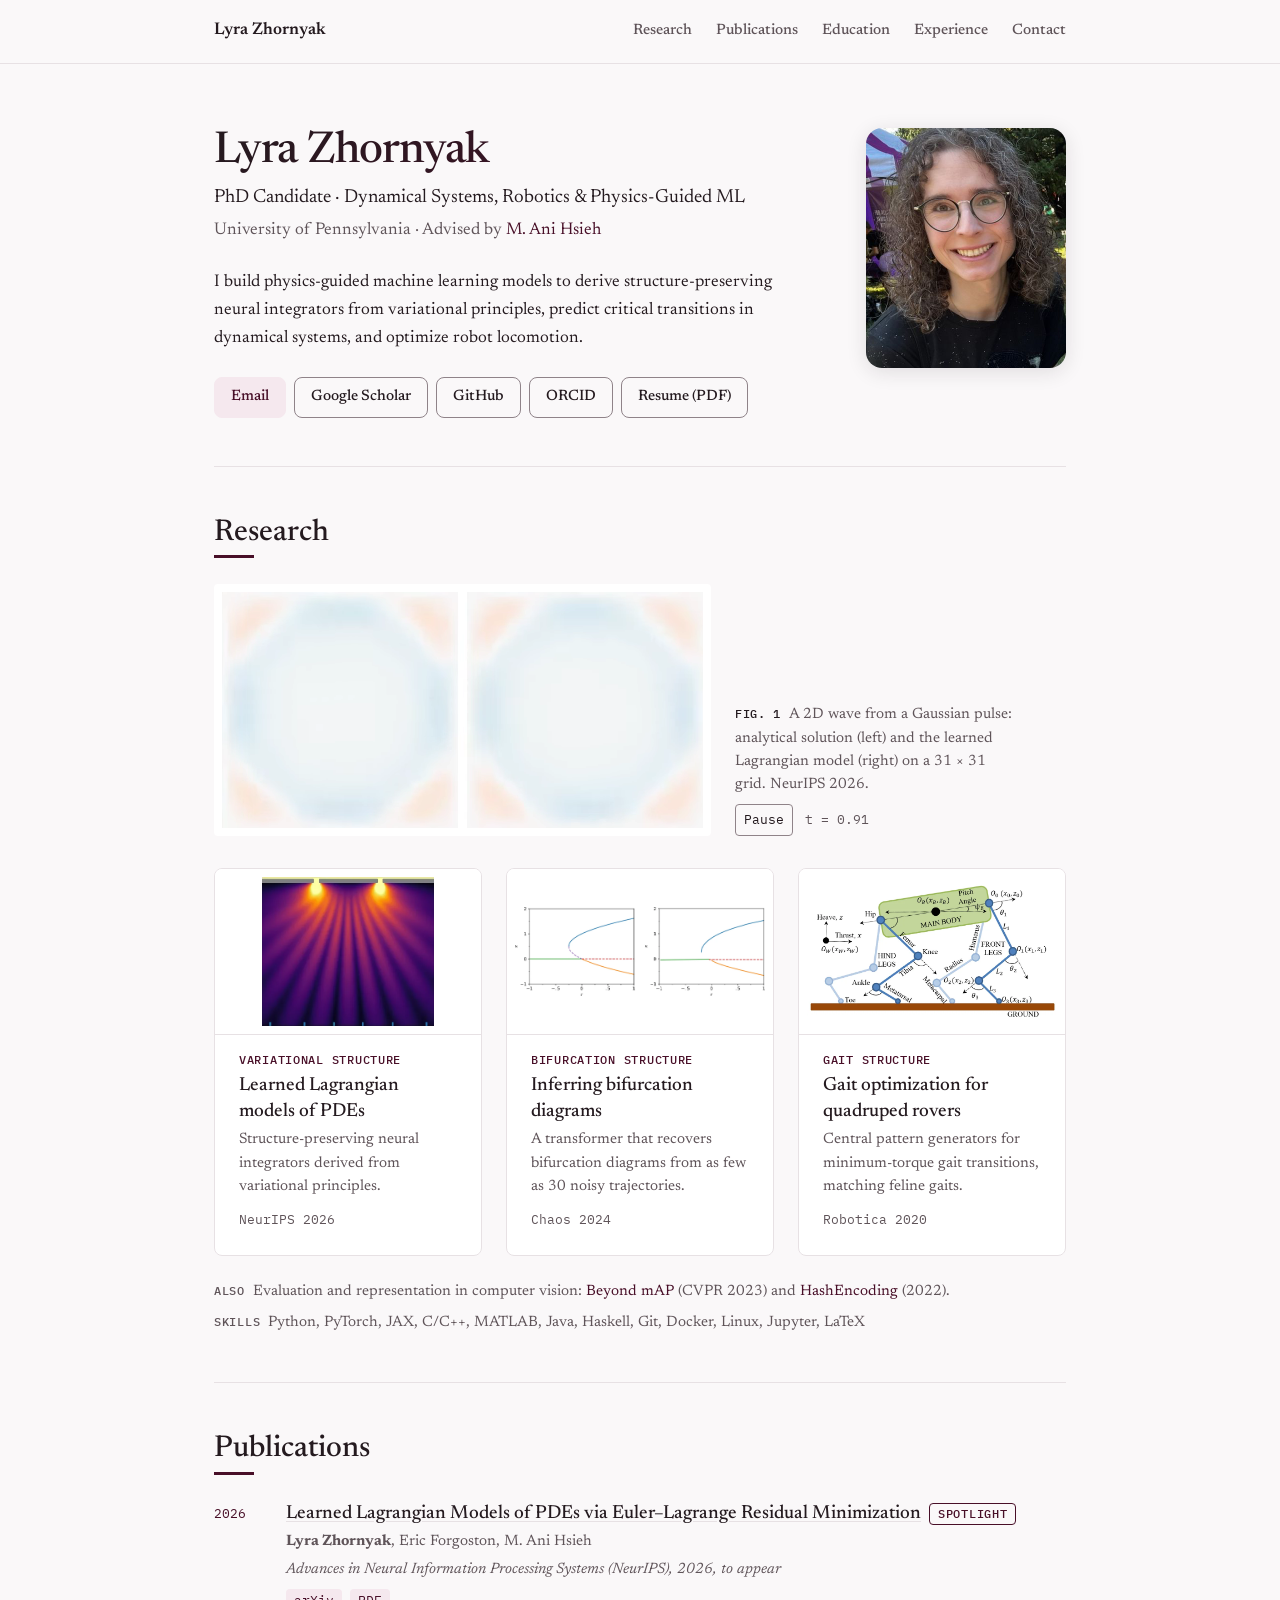
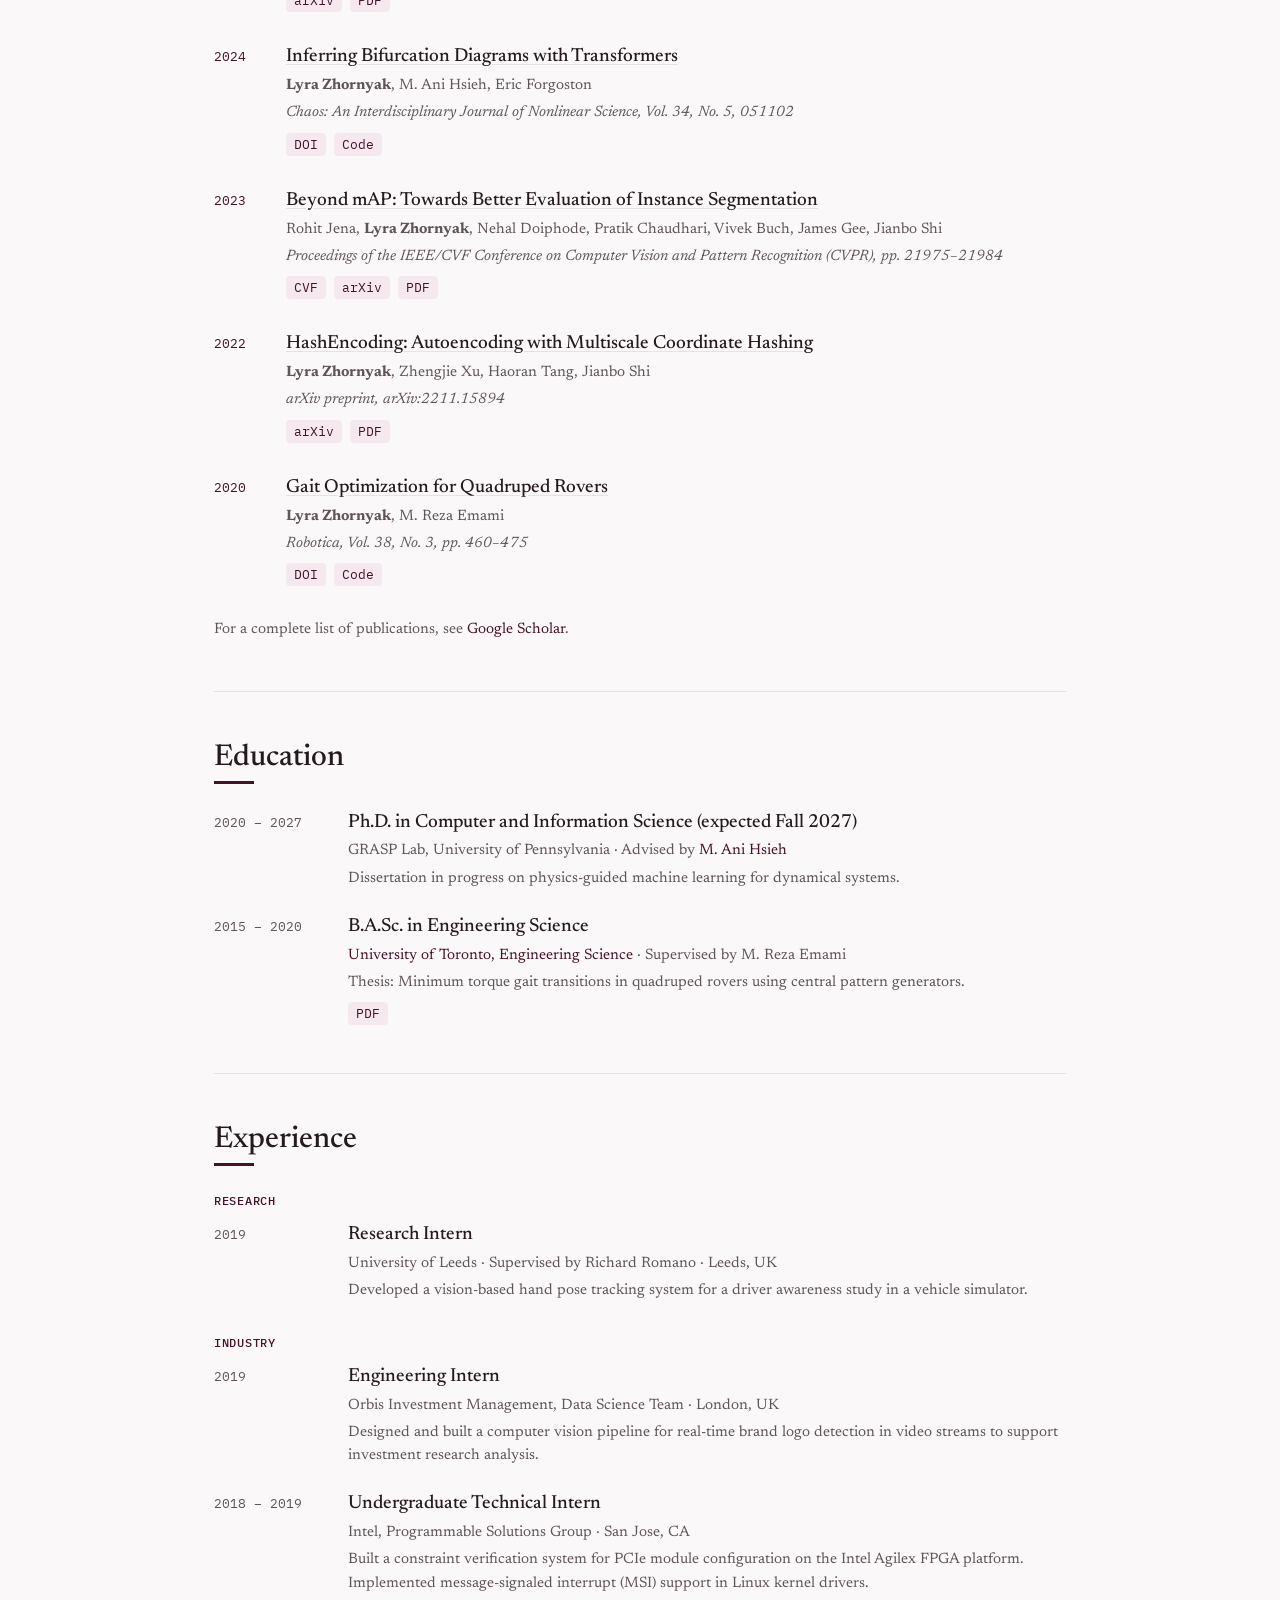
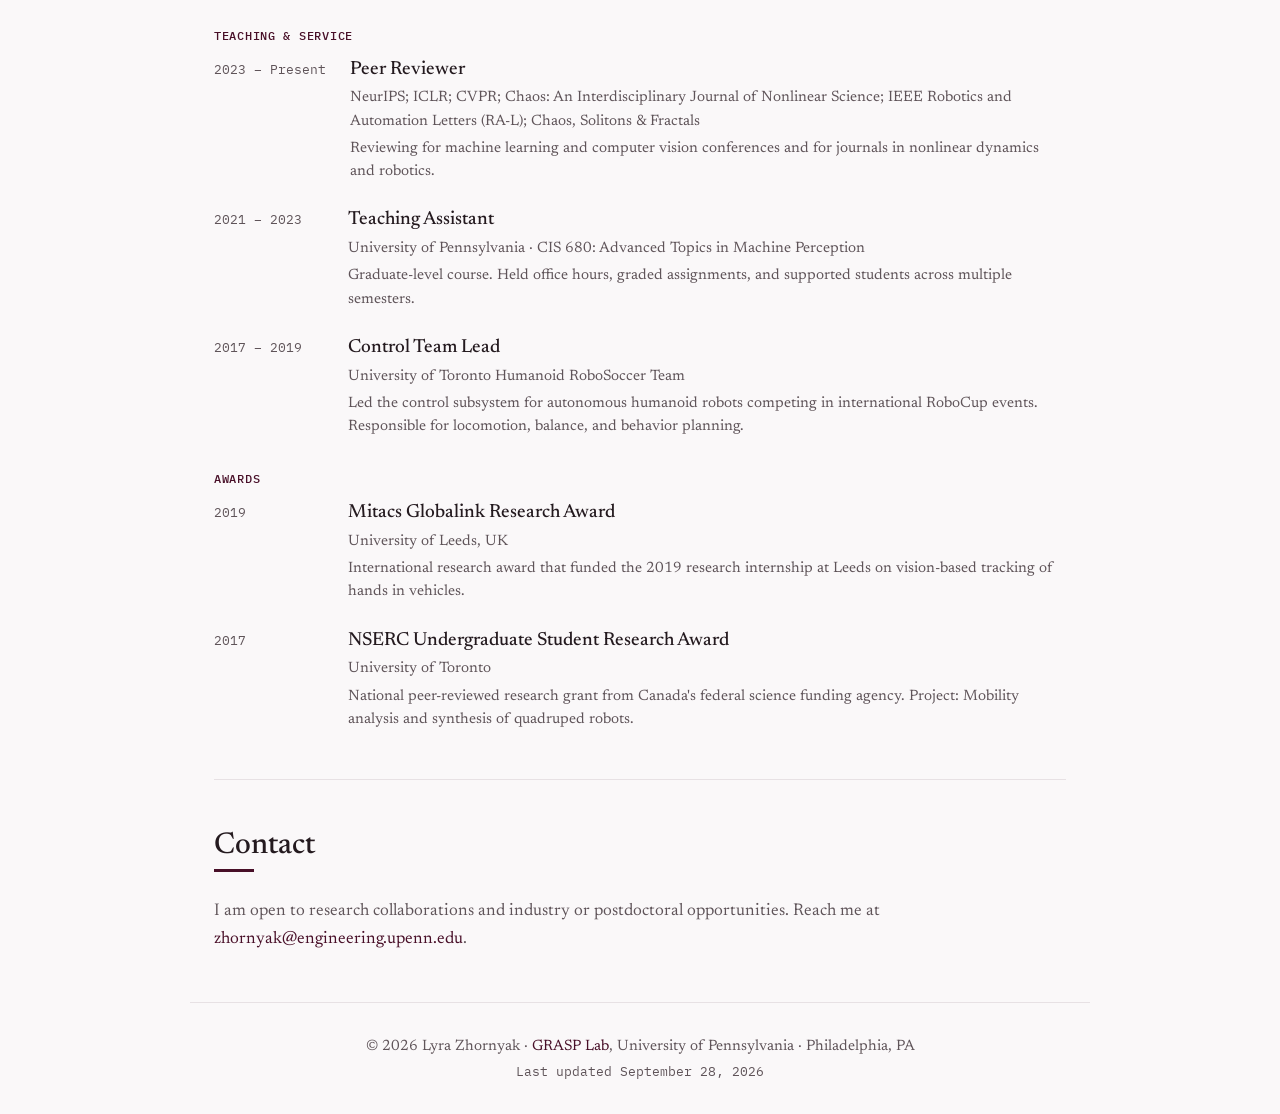
==== commit d95620d8: "Break middle-dot lines between facets, never inside a name On phones the hero affiliation stacks on " ====
--- a/index.html
+++ b/index.html
@@ -72,8 +72,8 @@
     <div class="hero-content">
       <div class="hero-text">
         <h1>Lyra Zhornyak</h1>
-        <p class="subtitle">PhD Candidate &middot; Dynamical Systems, Robotics &amp; Physics-Guided ML</p>
-        <p class="affiliation">University of Pennsylvania &middot; Advised by <a href="https://www.grasp.upenn.edu/people/m-ani-hsieh/" target="_blank" rel="noopener">M. Ani Hsieh</a></p>
+        <p class="subtitle"><span class="facet">PhD Candidate &middot;</span> <span class="facet">Dynamical Systems,</span> <span class="facet">Robotics &amp; Physics-Guided ML</span></p>
+        <p class="affiliation"><span class="facet">University of Pennsylvania</span><span class="facet-sep"> &middot; </span><span class="facet">Advised by <a href="https://www.grasp.upenn.edu/people/m-ani-hsieh/" target="_blank" rel="noopener">M. Ani Hsieh</a></span></p>
         <p class="bio">
           I build physics-guided machine learning models to derive structure-preserving neural integrators from variational principles,
           predict critical transitions in dynamical systems,
@@ -222,7 +222,7 @@
       <div class="exp-date">2020 &ndash; 2027</div>
       <div class="exp-details">
         <h3>Ph.D. in Computer and Information Science (expected Fall 2027)</h3>
-        <p class="exp-org">GRASP Lab, University of Pennsylvania &middot; Advised by <a href="https://www.grasp.upenn.edu/people/m-ani-hsieh/" target="_blank" rel="noopener">M. Ani Hsieh</a></p>
+        <p class="exp-org"><span class="facet">GRASP Lab, University of Pennsylvania &middot;</span> <span class="facet">Advised by <a href="https://www.grasp.upenn.edu/people/m-ani-hsieh/" target="_blank" rel="noopener">M. Ani Hsieh</a></span></p>
         <p>Dissertation in progress on physics-guided machine learning for dynamical systems.</p>
       </div>
     </div>
@@ -231,7 +231,7 @@
       <div class="exp-date">2015 &ndash; 2020</div>
       <div class="exp-details">
         <h3>B.A.Sc. in Engineering Science</h3>
-        <p class="exp-org"><a href="https://engsci.utoronto.ca/" target="_blank" rel="noopener">University of Toronto, Engineering Science</a> &middot; Supervised by M. Reza Emami</p>
+        <p class="exp-org"><span class="facet"><a href="https://engsci.utoronto.ca/" target="_blank" rel="noopener">University of Toronto, Engineering Science</a> &middot;</span> <span class="facet">Supervised by M. Reza Emami</span></p>
         <p>Thesis: Minimum torque gait transitions in quadruped rovers using central pattern generators.</p>
         <div class="pub-links"><a href="Zhornyak_BASc_Thesis.pdf" target="_blank" rel="noopener">PDF</a></div>
       </div>
@@ -249,7 +249,7 @@
         <div class="exp-date">2019</div>
         <div class="exp-details">
           <h4>Research Intern</h4>
-          <p class="exp-org">University of Leeds &middot; Supervised by Richard Romano &middot; Leeds, UK</p>
+          <p class="exp-org"><span class="facet">University of Leeds &middot;</span> <span class="facet">Supervised by Richard Romano &middot;</span> <span class="facet">Leeds, UK</span></p>
           <p>Developed a vision-based hand pose tracking system for a driver awareness study in a vehicle simulator.</p>
         </div>
       </div>
--- a/style.css
+++ b/style.css
@@ -106,6 +106,12 @@
   color: var(--color-on-accent);
 }
 
+/* A facet of a middle-dot line ("University of Pennsylvania · Advised by …")
+   stays whole, so a narrow line breaks between facets, never inside a name */
+.facet {
+  white-space: nowrap;
+}
+
 /* ===== Header ===== */
 .site-header {
   position: sticky;
@@ -773,6 +779,15 @@
   .nav-links a {
     white-space: nowrap;
   }
+
+  /* Centred on phones: the affiliation stacks its facets rather than leave a dot at a line end */
+  .affiliation .facet {
+    display: block;
+  }
+
+  .affiliation .facet-sep {
+    display: none;
+  }
 }
 
 /* ===== Reduced Motion ===== */
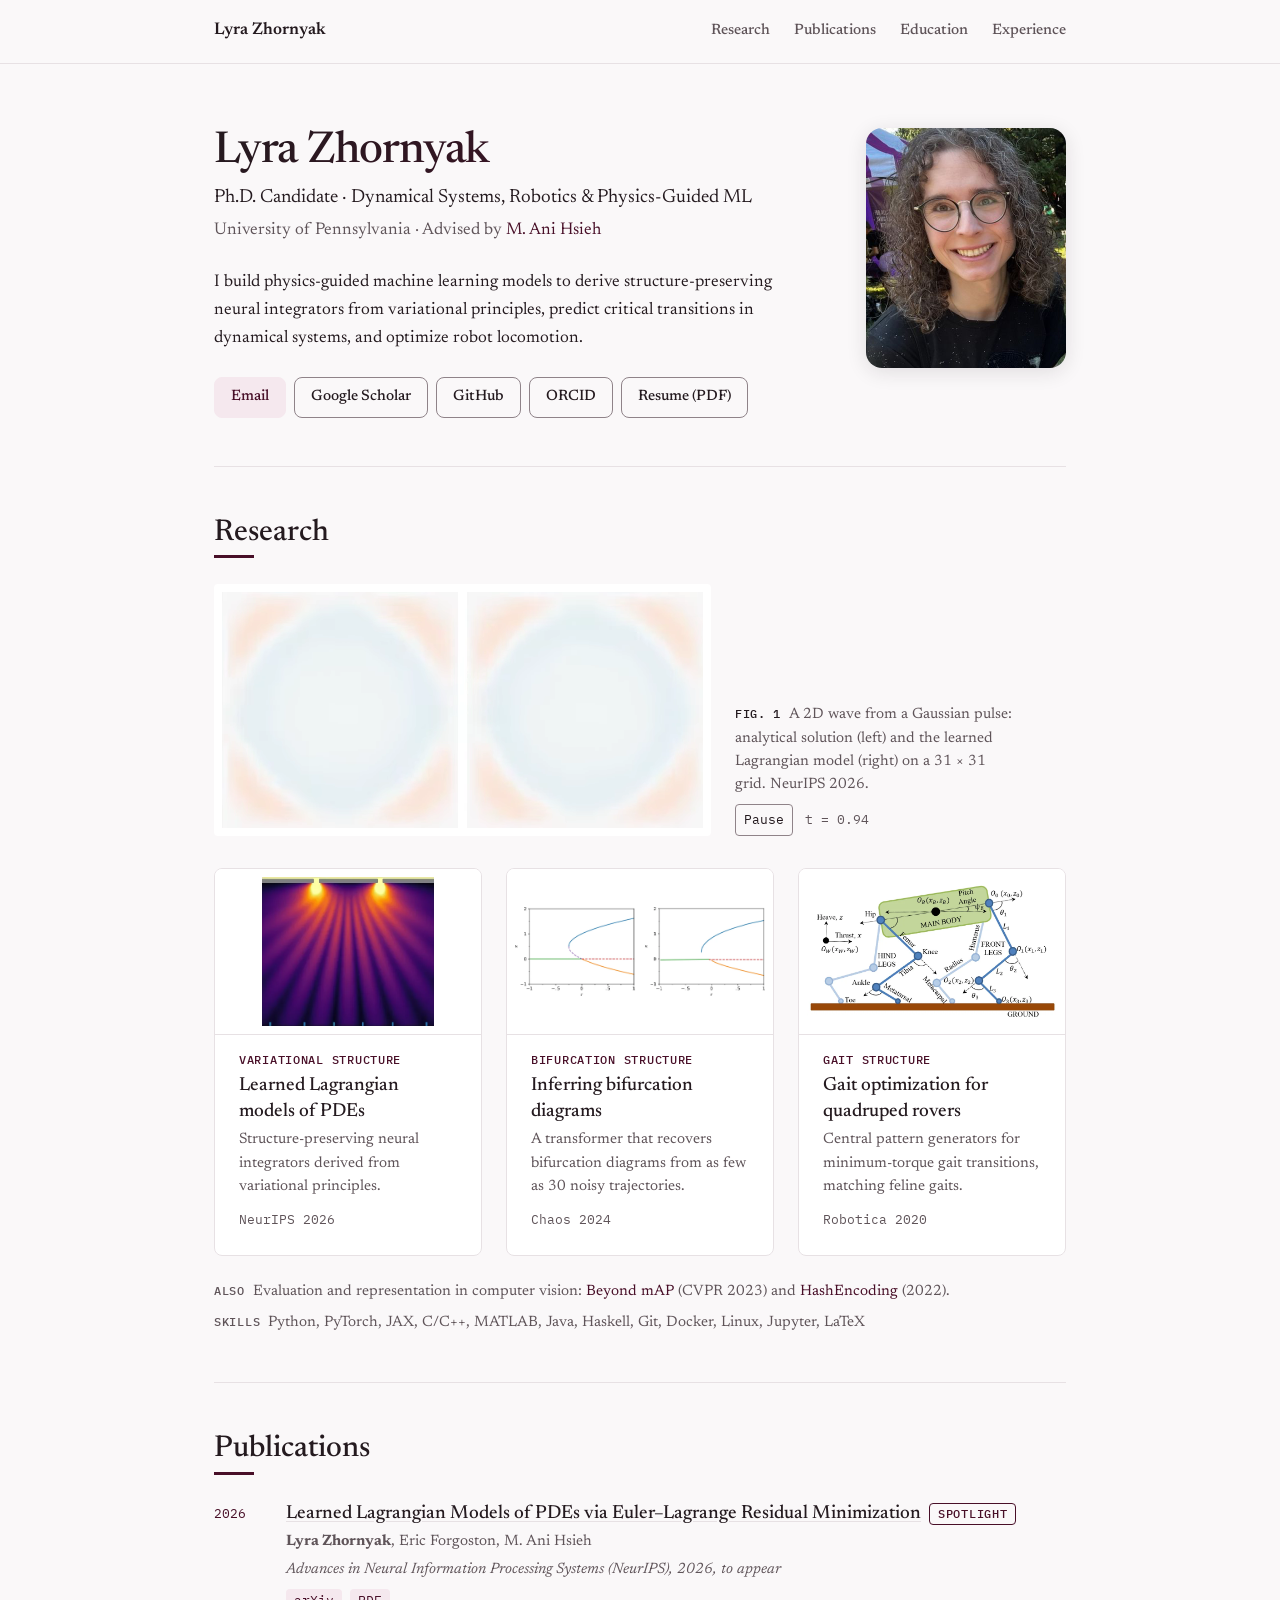
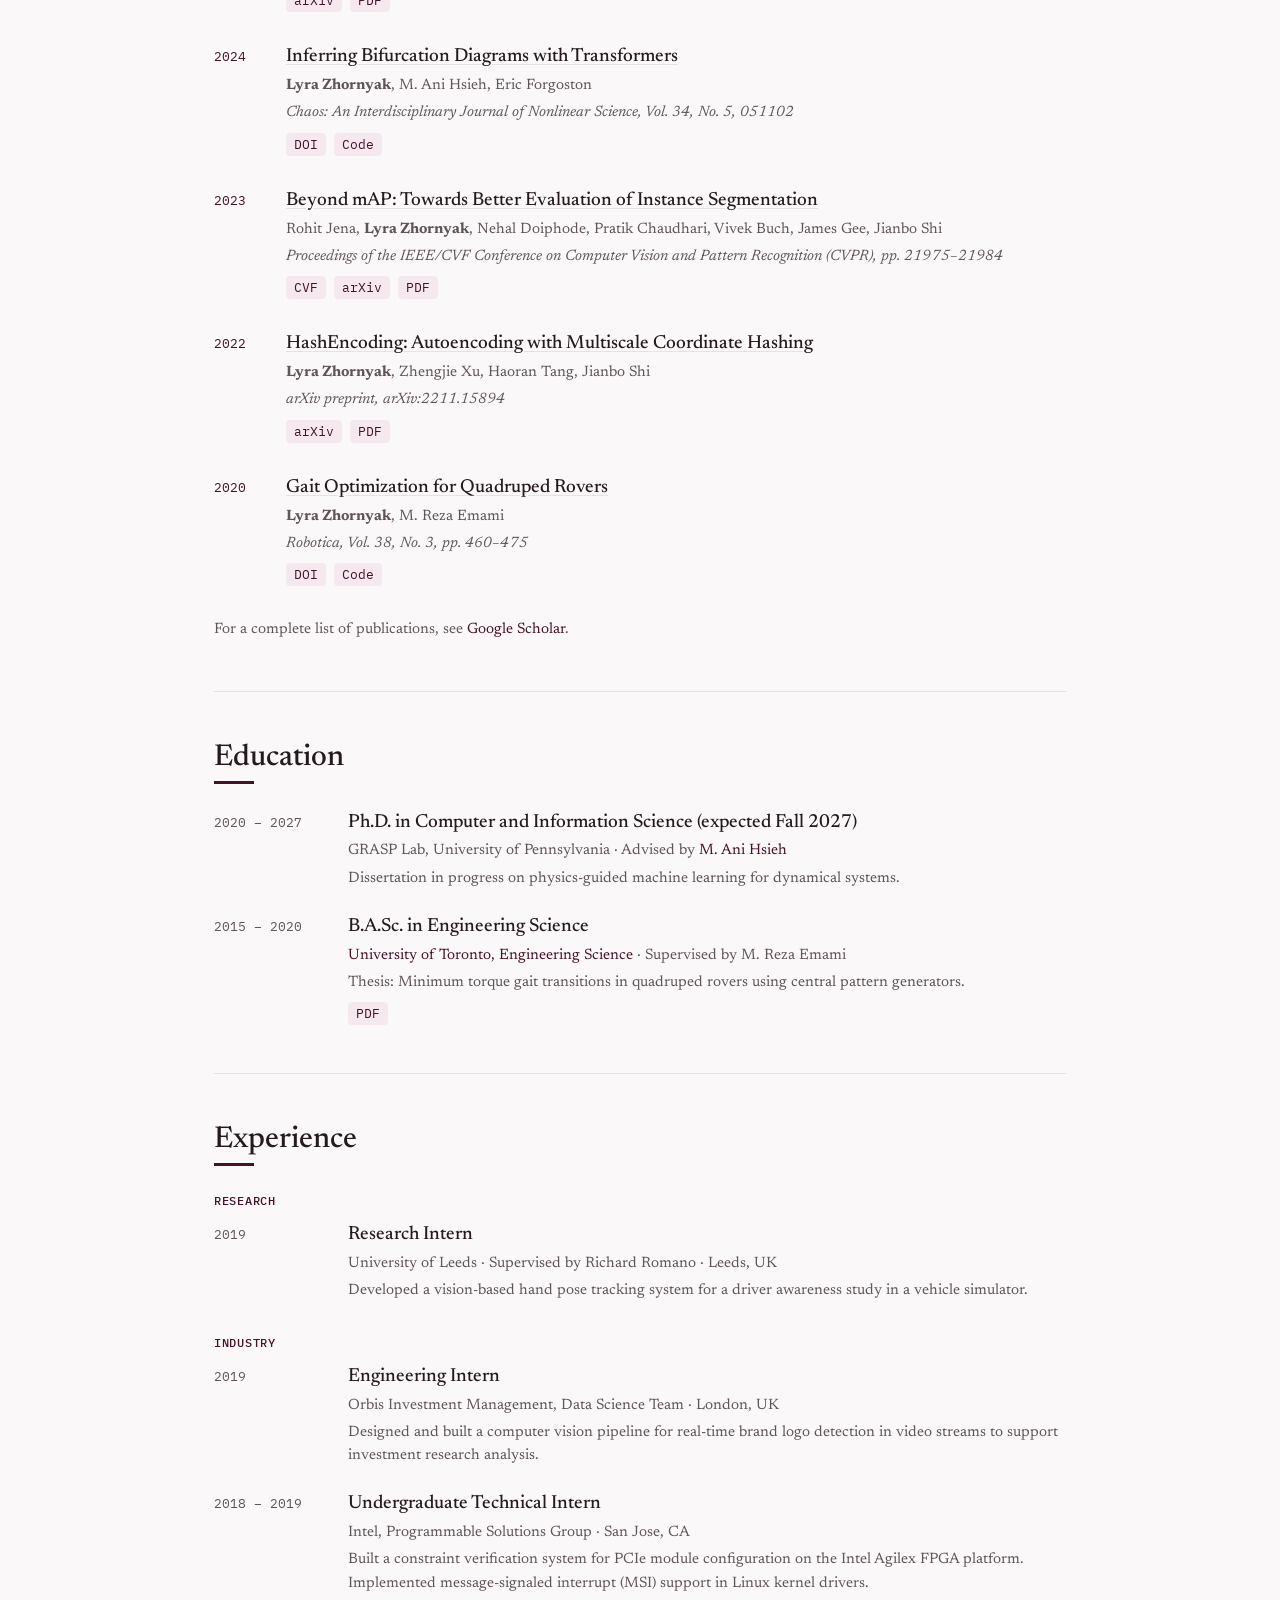
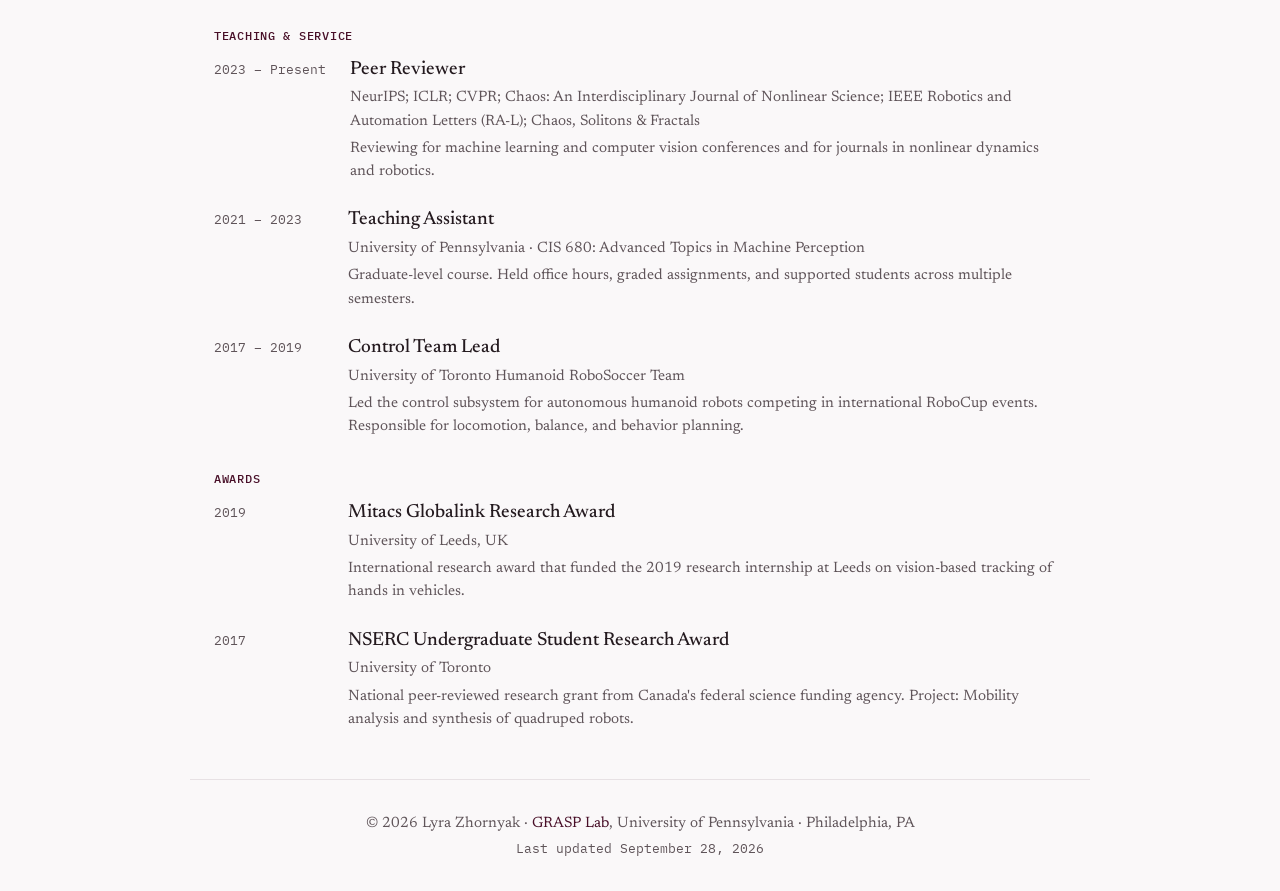
==== commit 8ade5d0d: "Remove Contact section; standardize on Ph.D. The email stays on the hero button (with a no-JS fallba" ====
--- a/index.html
+++ b/index.html
@@ -4,10 +4,10 @@
   <meta charset="UTF-8">
   <meta name="viewport" content="width=device-width, initial-scale=1.0">
   <meta name="theme-color" content="#faf8f9">
-  <title>Lyra Zhornyak — Dynamical Systems, Robotics & Physics-Guided ML | UPenn PhD</title>
-  <meta name="description" content="Lyra Zhornyak — PhD candidate at the University of Pennsylvania. Research in dynamical systems, robotics, and physics-guided machine learning.">
-  <meta property="og:title" content="Lyra Zhornyak — Dynamical Systems, Robotics & Physics-Guided ML | UPenn PhD">
-  <meta property="og:description" content="PhD candidate at UPenn researching dynamical systems, robotics, and physics-guided ML. Open to research and industry opportunities.">
+  <title>Lyra Zhornyak — Dynamical Systems, Robotics & Physics-Guided ML | UPenn Ph.D.</title>
+  <meta name="description" content="Lyra Zhornyak — Ph.D. candidate at the University of Pennsylvania. Research in dynamical systems, robotics, and physics-guided machine learning.">
+  <meta property="og:title" content="Lyra Zhornyak — Dynamical Systems, Robotics & Physics-Guided ML | UPenn Ph.D.">
+  <meta property="og:description" content="Ph.D. candidate at UPenn researching dynamical systems, robotics, and physics-guided ML. Open to research and industry opportunities.">
   <meta property="og:image" content="https://lzhornyak.github.io/og-image.jpg">
   <meta property="og:image:width" content="1200">
   <meta property="og:image:height" content="630">
@@ -24,7 +24,7 @@
     "name": "Lyra Zhornyak",
     "url": "https://lzhornyak.github.io/",
     "image": "https://lzhornyak.github.io/photo.jpg",
-    "jobTitle": "PhD Candidate",
+    "jobTitle": "Ph.D. Candidate",
     "worksFor": {
       "@type": "Organization",
       "name": "University of Pennsylvania"
@@ -59,7 +59,6 @@
         <a href="#publications">Publications</a>
         <a href="#education">Education</a>
         <a href="#experience">Experience</a>
-        <a href="#contact">Contact</a>
       </div>
     </div>
   </nav>
@@ -72,7 +71,7 @@
     <div class="hero-content">
       <div class="hero-text">
         <h1>Lyra Zhornyak</h1>
-        <p class="subtitle"><span class="facet">PhD Candidate &middot;</span> <span class="facet">Dynamical Systems,</span> <span class="facet">Robotics &amp; Physics-Guided ML</span></p>
+        <p class="subtitle"><span class="facet">Ph.D. Candidate &middot;</span> <span class="facet">Dynamical Systems,</span> <span class="facet">Robotics &amp; Physics-Guided ML</span></p>
         <p class="affiliation"><span class="facet">University of Pennsylvania</span><span class="facet-sep"> &middot; </span><span class="facet">Advised by <a href="https://www.grasp.upenn.edu/people/m-ani-hsieh/" target="_blank" rel="noopener">M. Ani Hsieh</a></span></p>
         <p class="bio">
           I build physics-guided machine learning models to derive structure-preserving neural integrators from variational principles,
@@ -80,12 +79,13 @@
           and optimize robot locomotion.
         </p>
         <div class="hero-links">
-          <a href="#contact" class="btn hero-email js-email" data-user="zhornyak" data-domain="engineering.upenn.edu">Email</a>
+          <a href="#about" class="btn hero-email js-email" data-user="zhornyak" data-domain="engineering.upenn.edu">Email</a>
           <a href="https://scholar.google.com/citations?user=IO8BmHUAAAAJ" class="btn btn-outline" target="_blank" rel="noopener">Google Scholar</a>
           <a href="https://github.com/lzhornyak" class="btn btn-outline" target="_blank" rel="noopener">GitHub</a>
           <a href="https://orcid.org/0009-0002-4468-8495" class="btn btn-outline" target="_blank" rel="noopener">ORCID</a>
           <a href="Zhornyak_Resume.pdf" class="btn btn-outline" target="_blank" rel="noopener">Resume (PDF)</a>
         </div>
+        <noscript><p class="affiliation">Email: zhornyak&nbsp;at&nbsp;engineering.upenn.edu</p></noscript>
       </div>
       <div class="hero-photo">
         <img src="photo.jpg" alt="Headshot of Lyra Zhornyak" width="200" height="240">
@@ -330,12 +330,6 @@
       </div>
     </div>
 
-  </section>
-
-  <!-- Contact -->
-  <section id="contact" class="section">
-    <h2>Contact</h2>
-    <p class="contact-text">I am open to research collaborations and industry or postdoctoral opportunities. Reach me at <a href="#contact" class="js-email js-email-show" data-user="zhornyak" data-domain="engineering.upenn.edu">my university email</a><noscript> (zhornyak&nbsp;at&nbsp;engineering.upenn.edu)</noscript>.</p>
   </section>
 
 </main>
--- a/style.css
+++ b/style.css
@@ -659,11 +659,6 @@
   margin-top: var(--space-2);
 }
 
-/* ===== Contact ===== */
-.contact-text {
-  color: var(--color-text-secondary);
-}
-
 /* ===== Footer ===== */
 .site-footer {
   max-width: var(--max-width);
@@ -844,7 +839,7 @@
   .pub-details h3 a::after, .exp-org a::after,
   .affiliation a::after, .site-footer a::after,
   a.research-card::after, .aside-line a::after,
-  .pub-footer a::after, .contact-text a::after {
+  .pub-footer a::after {
     content: none !important;
   }
 
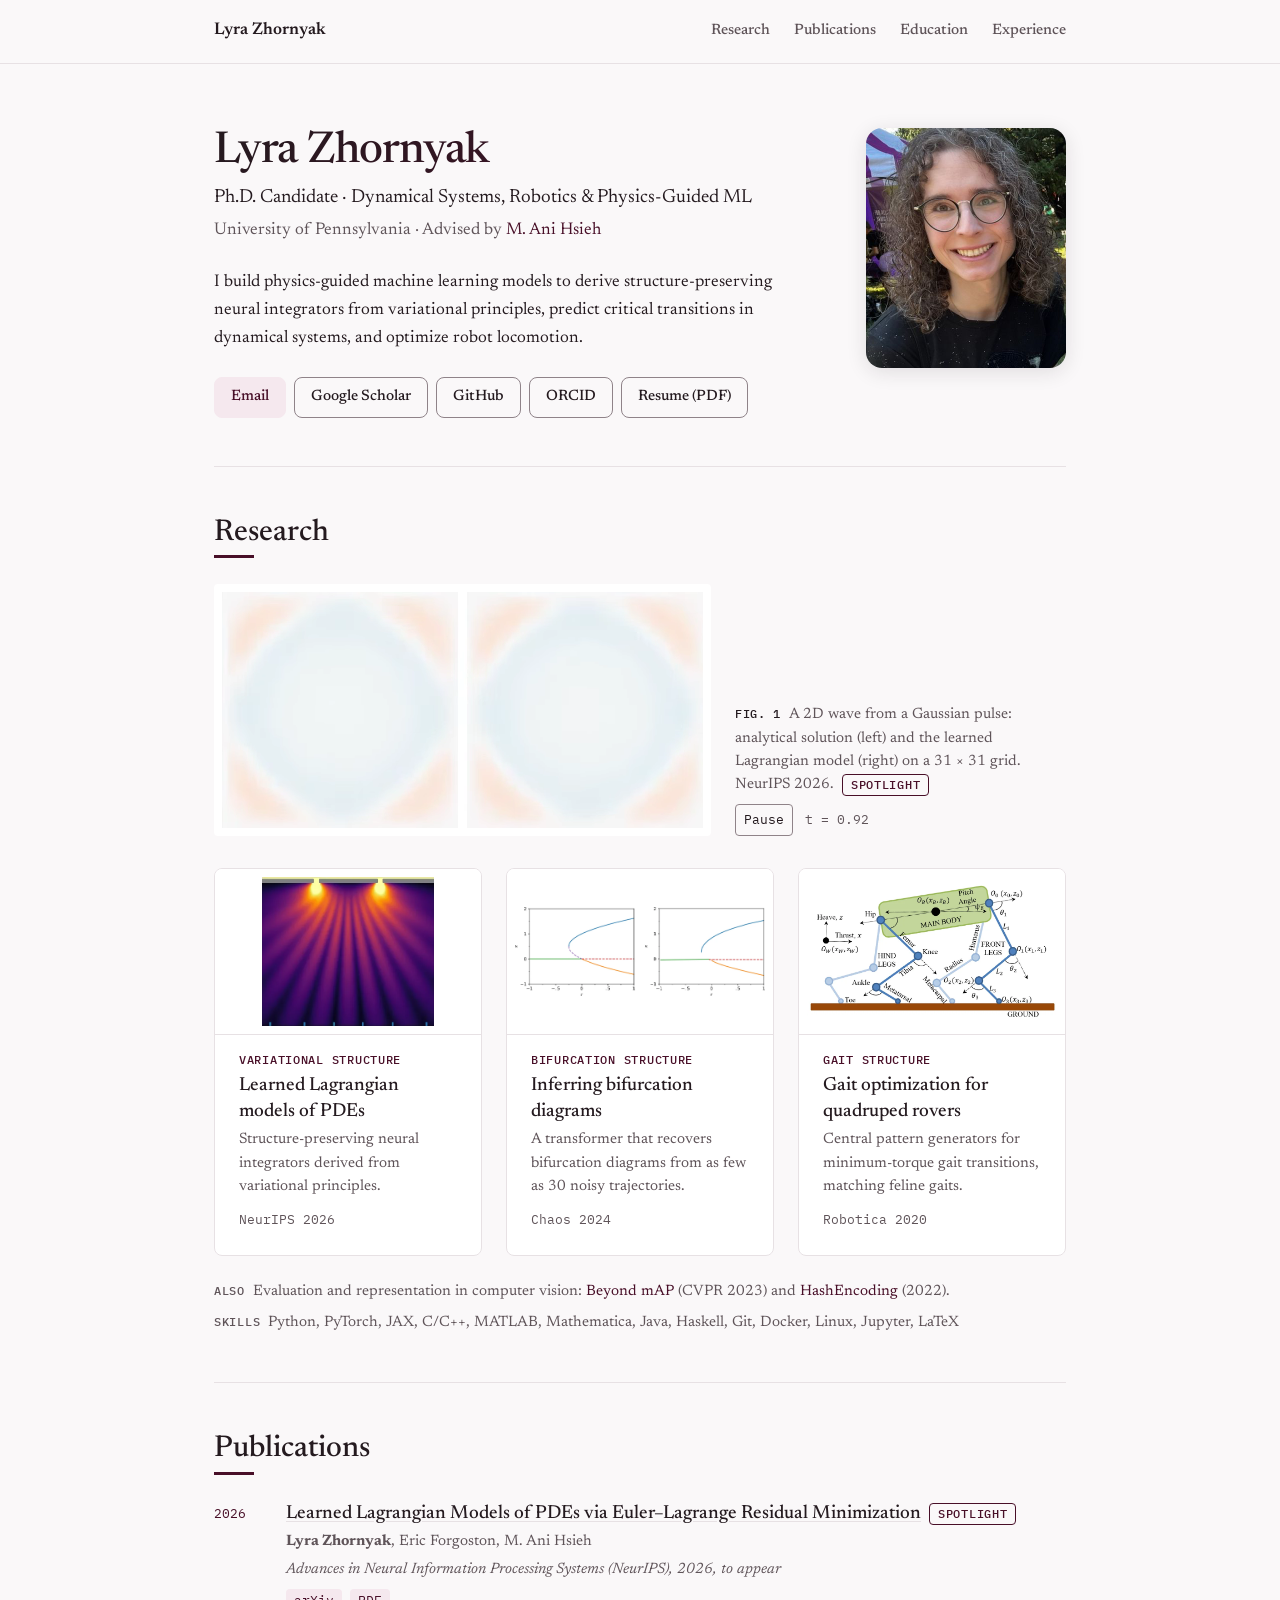
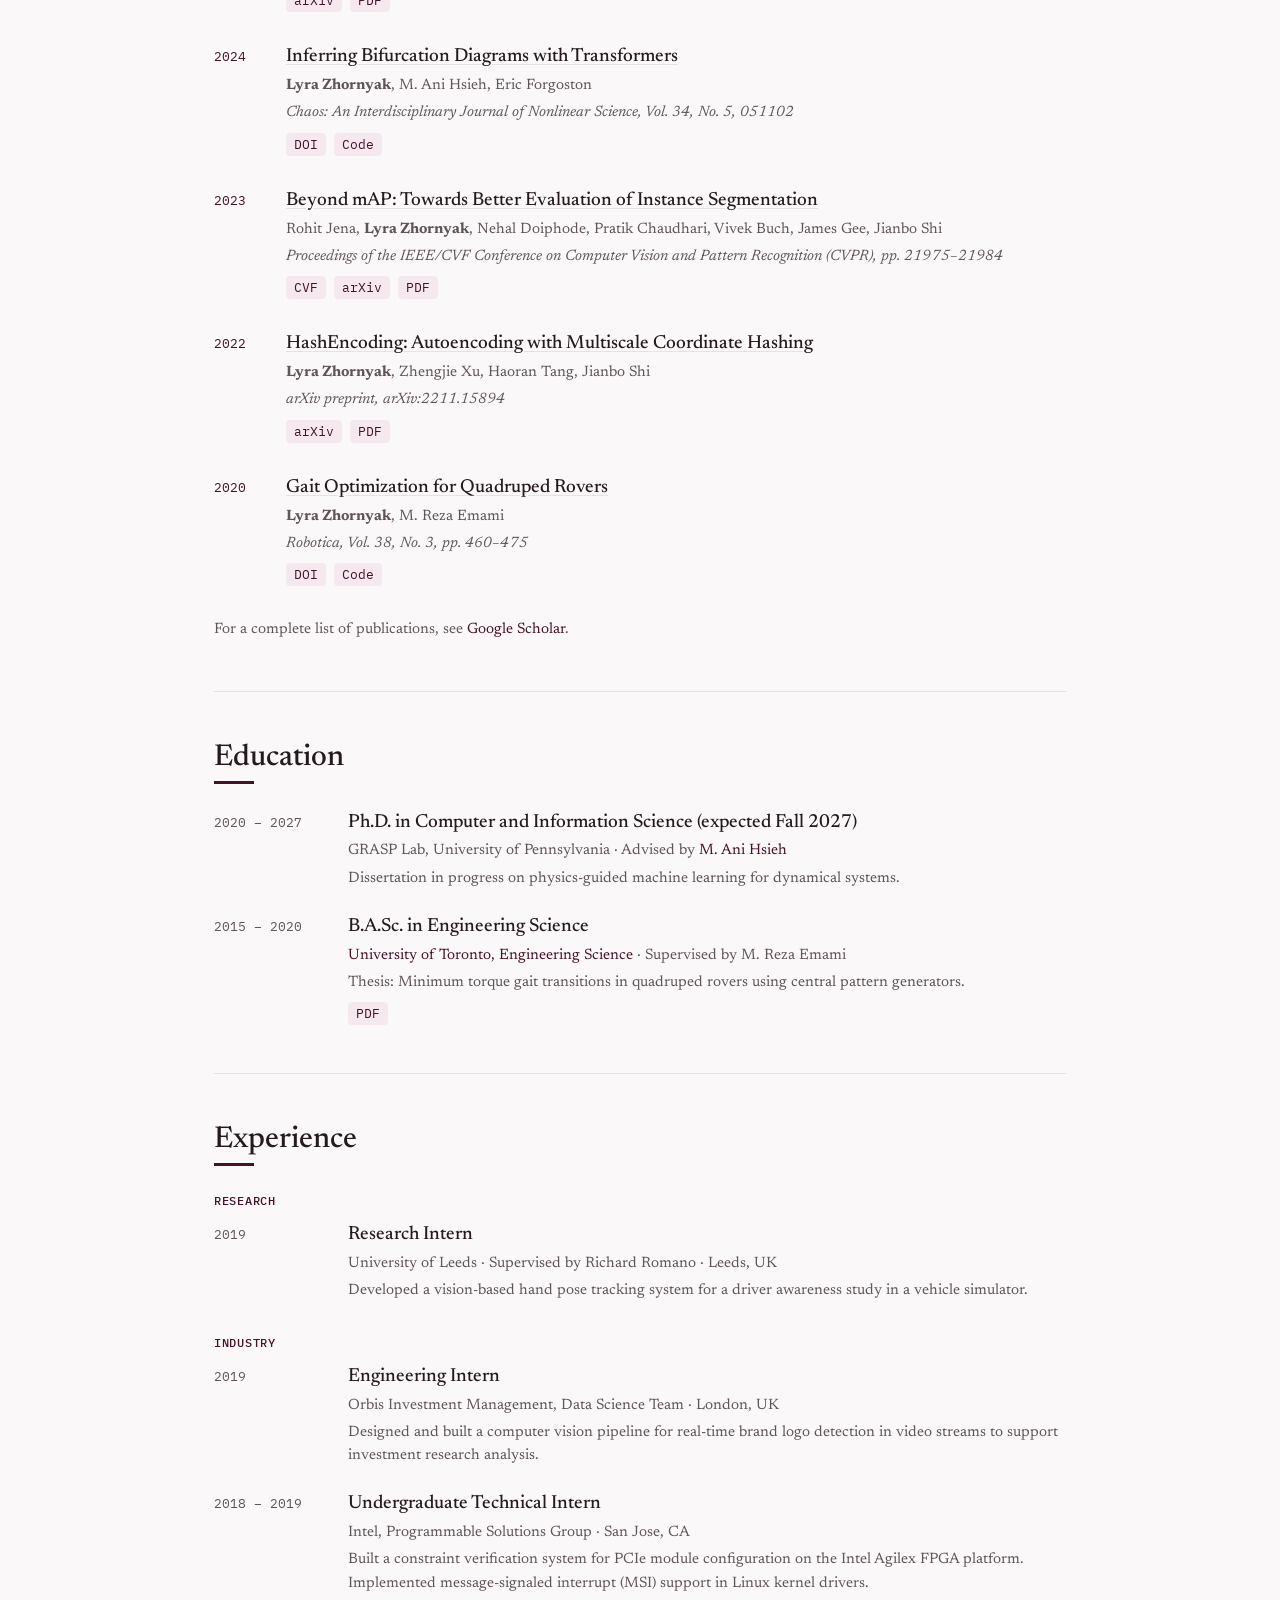
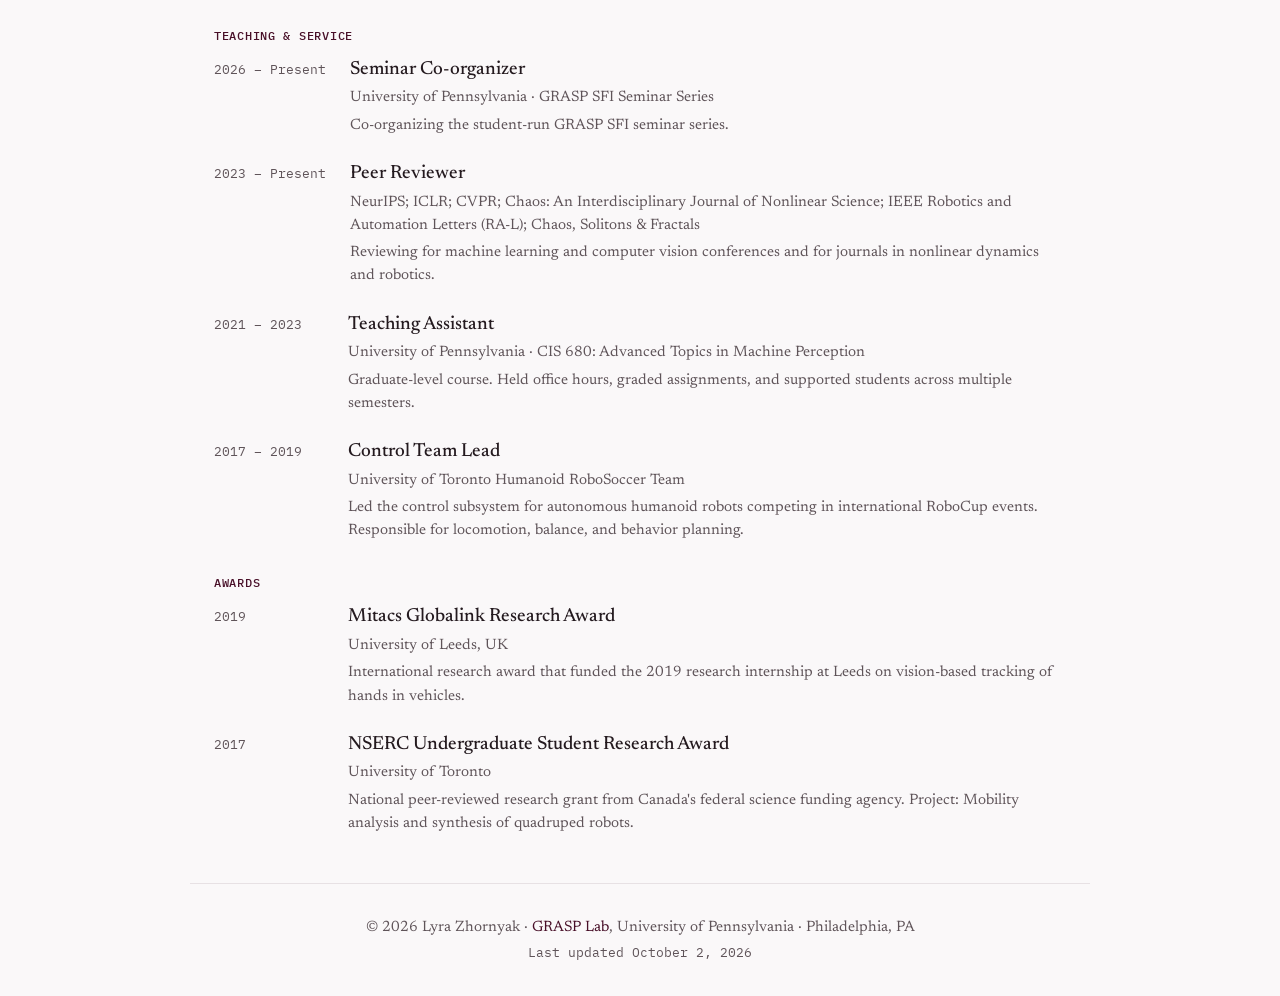
==== commit 8894ab6b: "Add GRASP SFI seminar co-organizer role, Mathematica skill, Spotlight tag on wave figure" ====
--- a/index.html
+++ b/index.html
@@ -104,7 +104,7 @@
         </video>
       </div>
       <div class="figure-controls"><button type="button" id="wave-toggle">Play</button><span>t = <span id="wave-time">0.00</span></span></div>
-      <figcaption><span class="figure-num">Fig. 1</span>A 2D wave from a Gaussian pulse: analytical solution (left) and the learned Lagrangian model (right) on a 31 &times; 31 grid.&nbsp;NeurIPS&nbsp;2026.</figcaption>
+      <figcaption><span class="figure-num">Fig. 1</span>A 2D wave from a Gaussian pulse: analytical solution (left) and the learned Lagrangian model (right) on a 31 &times; 31 grid. <span class="facet">NeurIPS&nbsp;2026.<span class="pub-tag">Spotlight</span></span></figcaption>
     </figure>
     <div class="research-grid">
       <a class="research-card" href="#pub-lagrangian">
@@ -136,7 +136,7 @@
       </a>
     </div>
     <p class="aside-line"><span class="aside-label">Also</span>Evaluation and representation in computer vision: <a href="#pub-cvpr">Beyond mAP</a> (CVPR 2023) and <a href="#pub-hashencoding">HashEncoding</a> (2022).</p>
-    <p class="aside-line"><span class="aside-label">Skills</span>Python, PyTorch, JAX, C/C++, MATLAB, Java, Haskell, Git, Docker, Linux, Jupyter, LaTeX</p>
+    <p class="aside-line"><span class="aside-label">Skills</span>Python, PyTorch, JAX, C/C++, MATLAB, Mathematica, Java, Haskell, Git, Docker, Linux, Jupyter, LaTeX</p>
   </section>
 
   <!-- Publications -->
@@ -281,6 +281,15 @@
       <h3 class="exp-category">Teaching &amp; Service</h3>
 
       <div class="exp-item">
+        <div class="exp-date">2026 &ndash; Present</div>
+        <div class="exp-details">
+          <h4>Seminar Co-organizer</h4>
+          <p class="exp-org"><span class="facet">University of Pennsylvania &middot;</span> <span class="facet">GRASP SFI Seminar Series</span></p>
+          <p>Co-organizing the student-run GRASP SFI seminar&nbsp;series.</p>
+        </div>
+      </div>
+
+      <div class="exp-item">
         <div class="exp-date">2023 &ndash; Present</div>
         <div class="exp-details">
           <h4>Peer Reviewer</h4>
@@ -336,7 +345,7 @@
 
 <footer class="site-footer">
   <p>&copy; 2026 Lyra Zhornyak &middot; <a href="https://www.grasp.upenn.edu/" target="_blank" rel="noopener">GRASP Lab</a>, University of Pennsylvania &middot; Philadelphia, PA</p>
-  <p class="last-updated">Last updated September 28, 2026</p>
+  <p class="last-updated">Last updated October 2, 2026</p>
 </footer>
 
 <script>
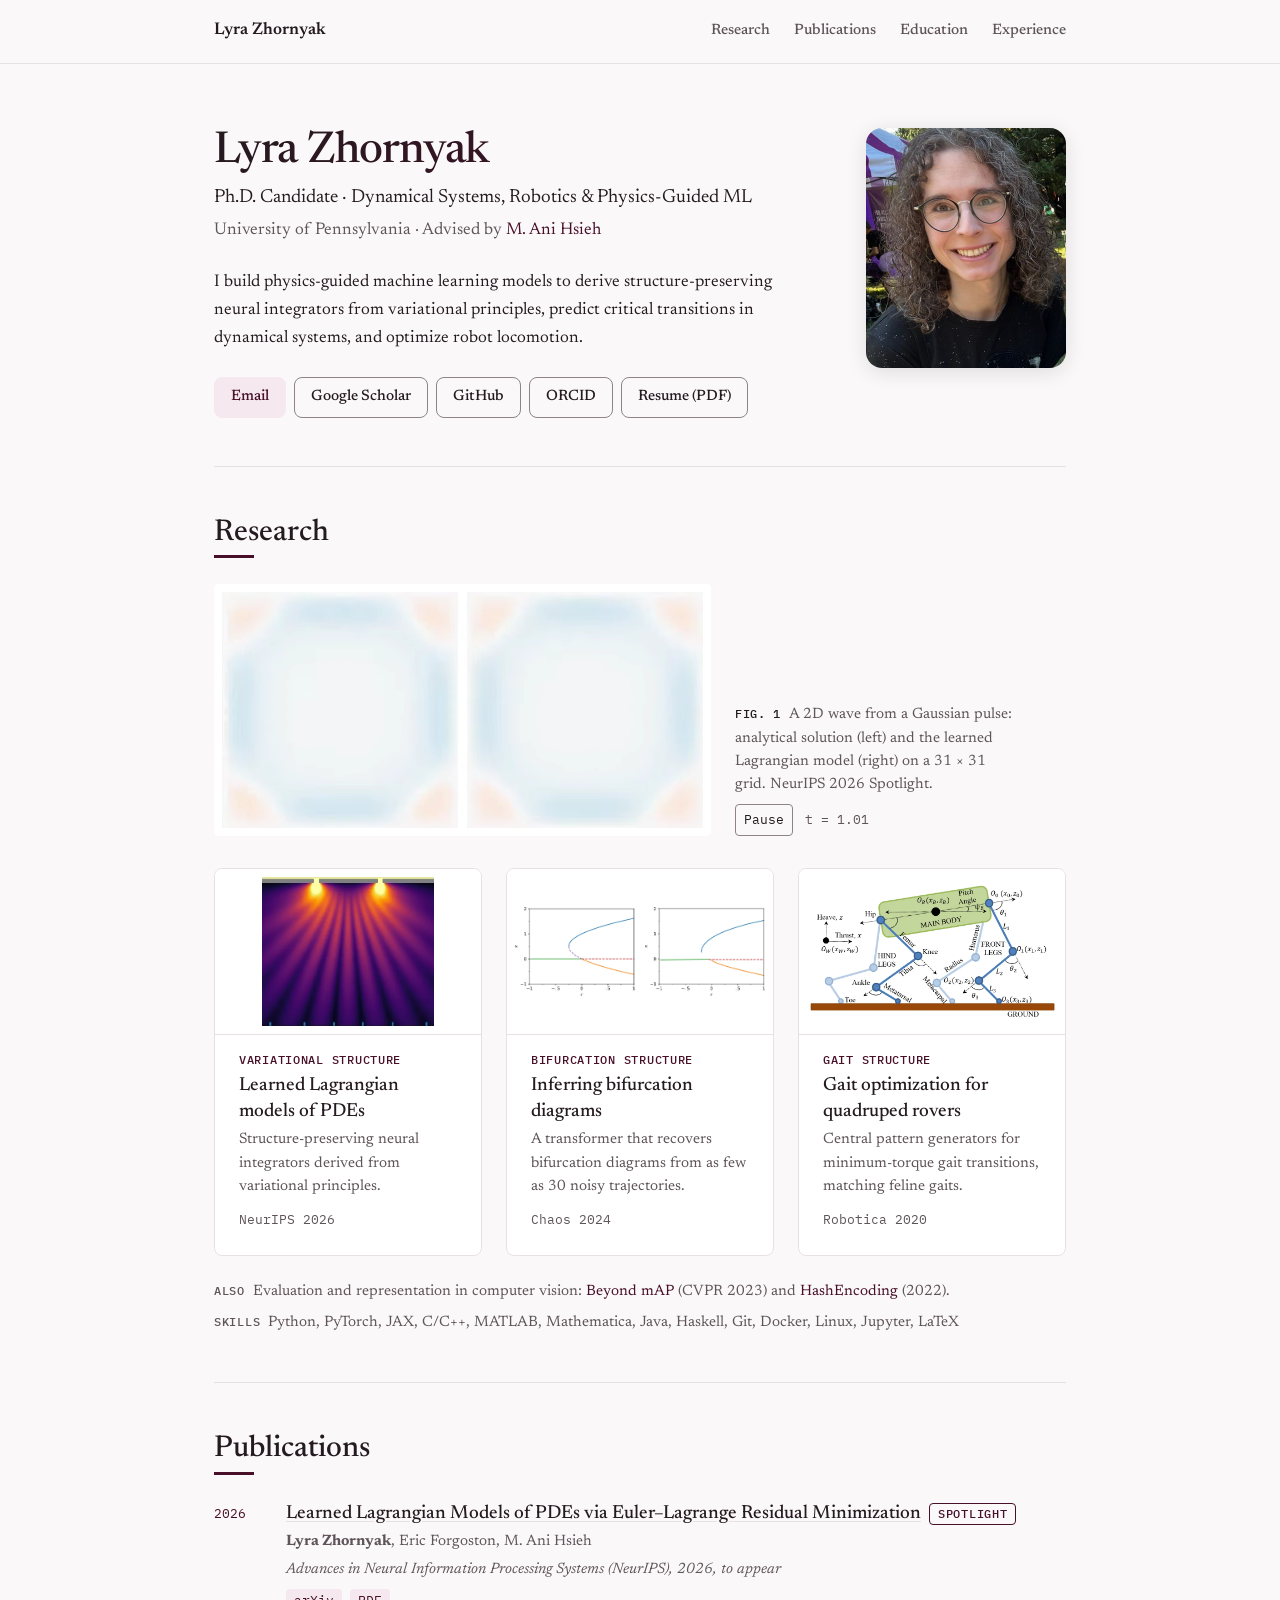
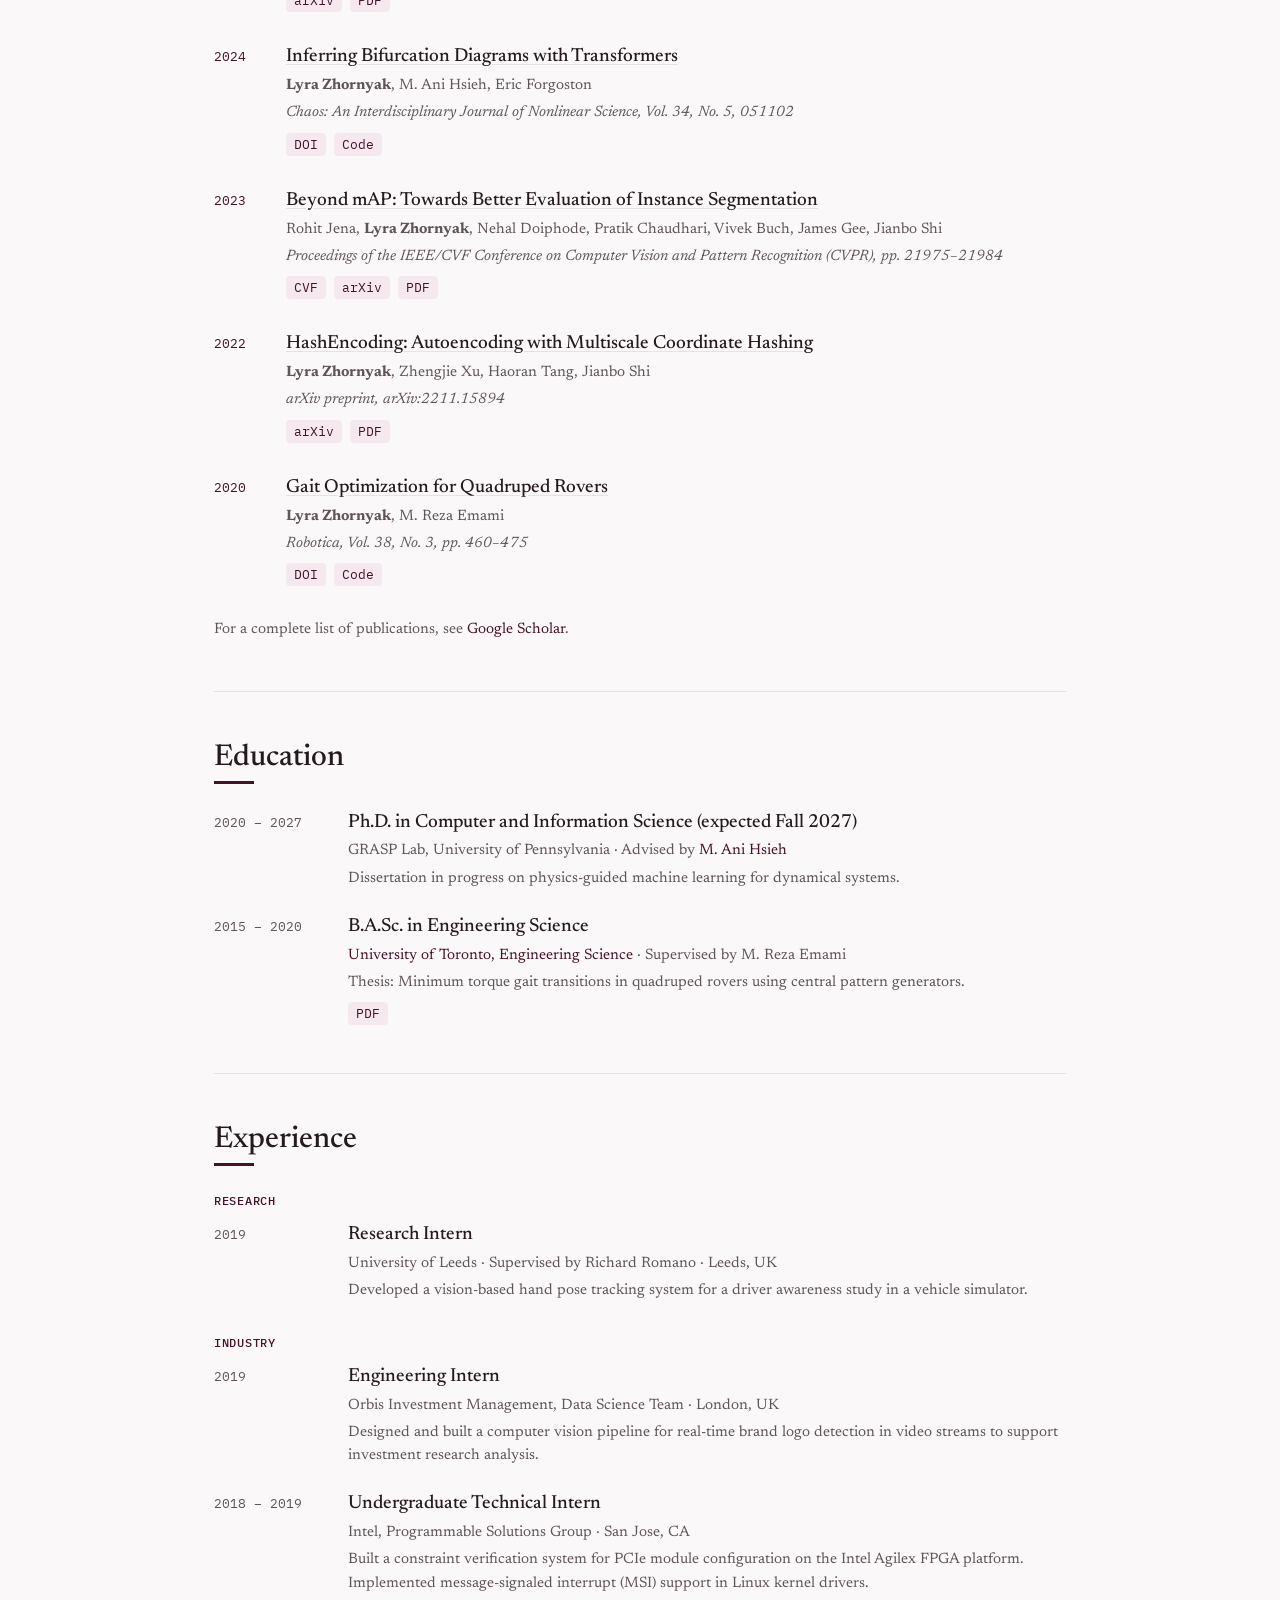
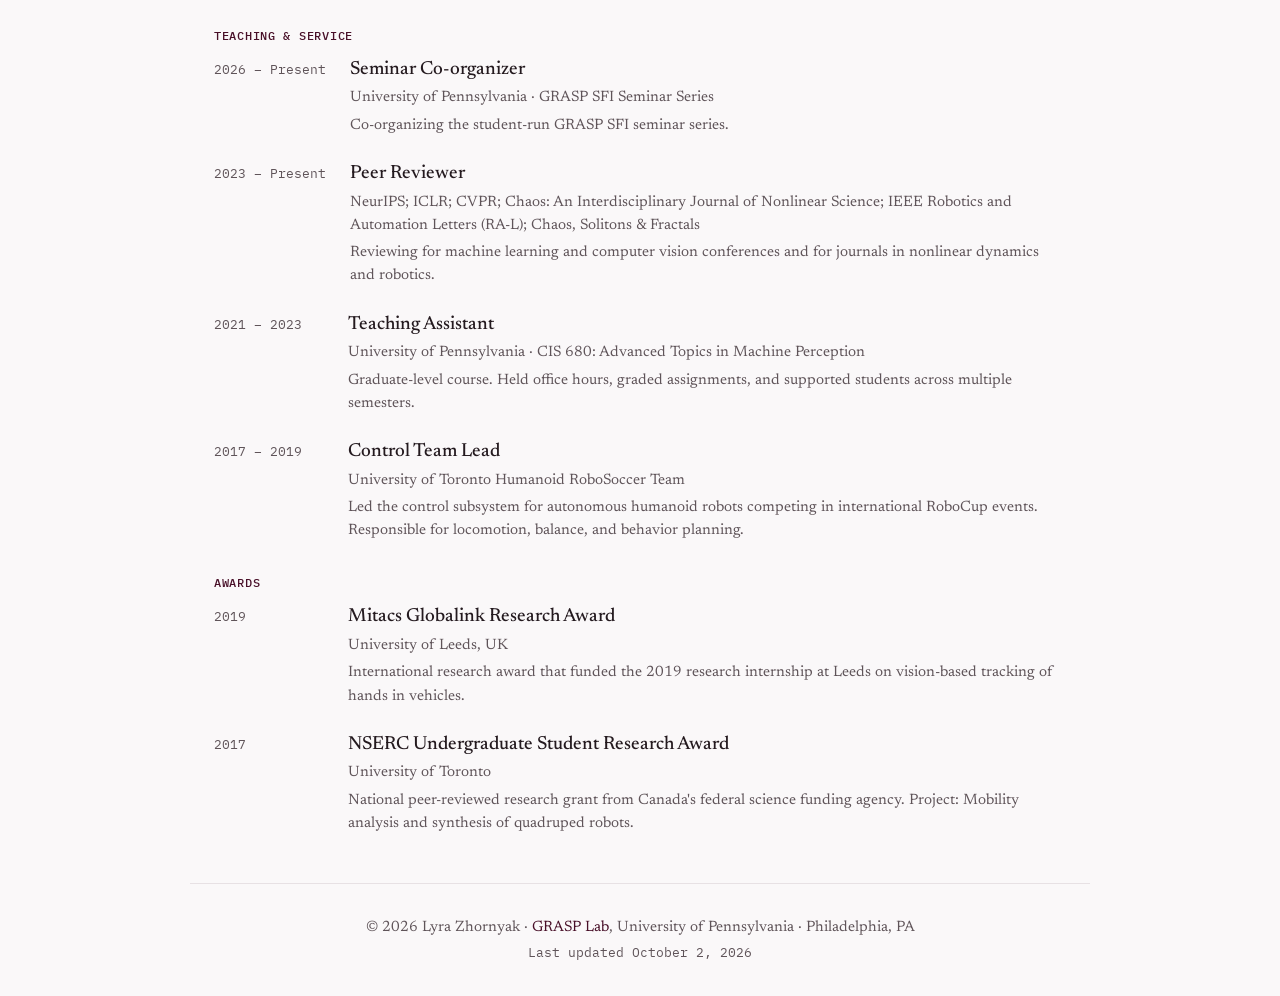
==== commit a090ff45: "Set Spotlight as plain text in the wave figure caption" ====
--- a/index.html
+++ b/index.html
@@ -104,7 +104,7 @@
         </video>
       </div>
       <div class="figure-controls"><button type="button" id="wave-toggle">Play</button><span>t = <span id="wave-time">0.00</span></span></div>
-      <figcaption><span class="figure-num">Fig. 1</span>A 2D wave from a Gaussian pulse: analytical solution (left) and the learned Lagrangian model (right) on a 31 &times; 31 grid. <span class="facet">NeurIPS&nbsp;2026.<span class="pub-tag">Spotlight</span></span></figcaption>
+      <figcaption><span class="figure-num">Fig. 1</span>A 2D wave from a Gaussian pulse: analytical solution (left) and the learned Lagrangian model (right) on a 31 &times; 31 grid.&nbsp;NeurIPS&nbsp;2026&nbsp;Spotlight.</figcaption>
     </figure>
     <div class="research-grid">
       <a class="research-card" href="#pub-lagrangian">
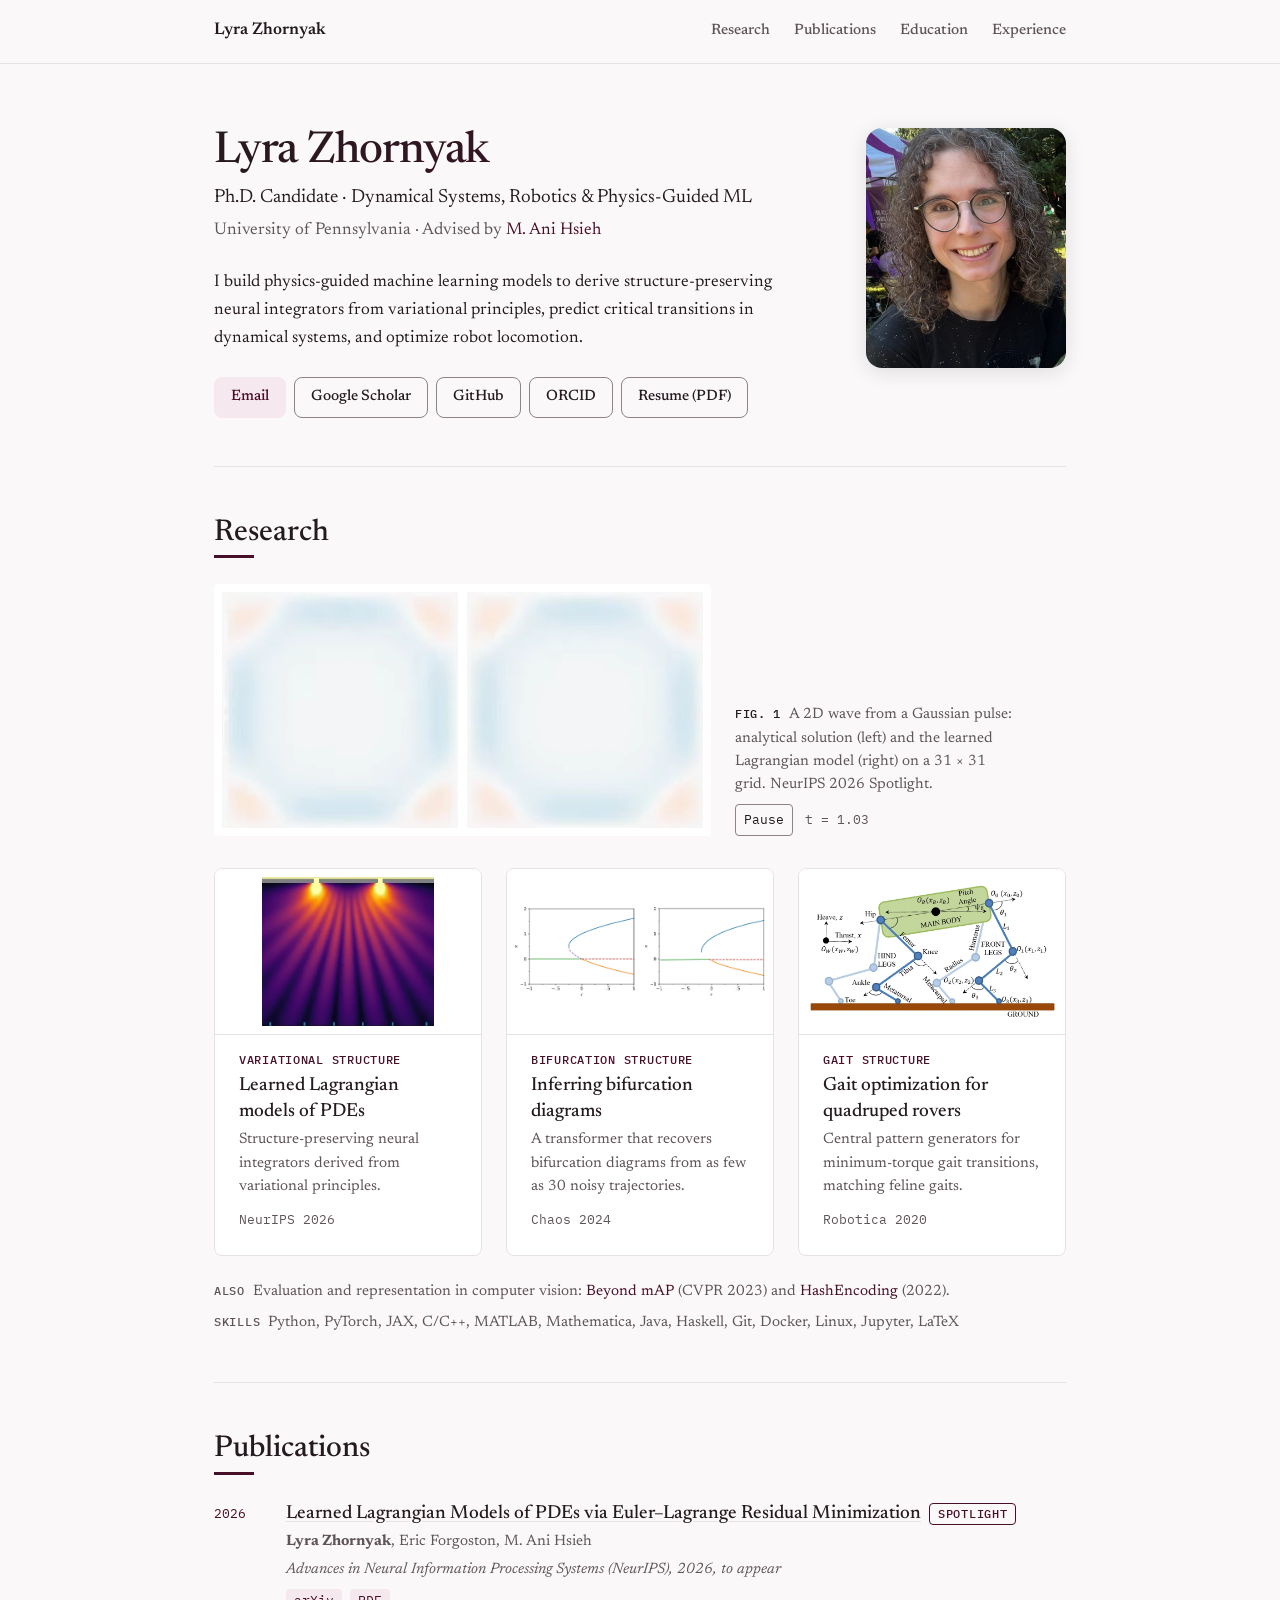
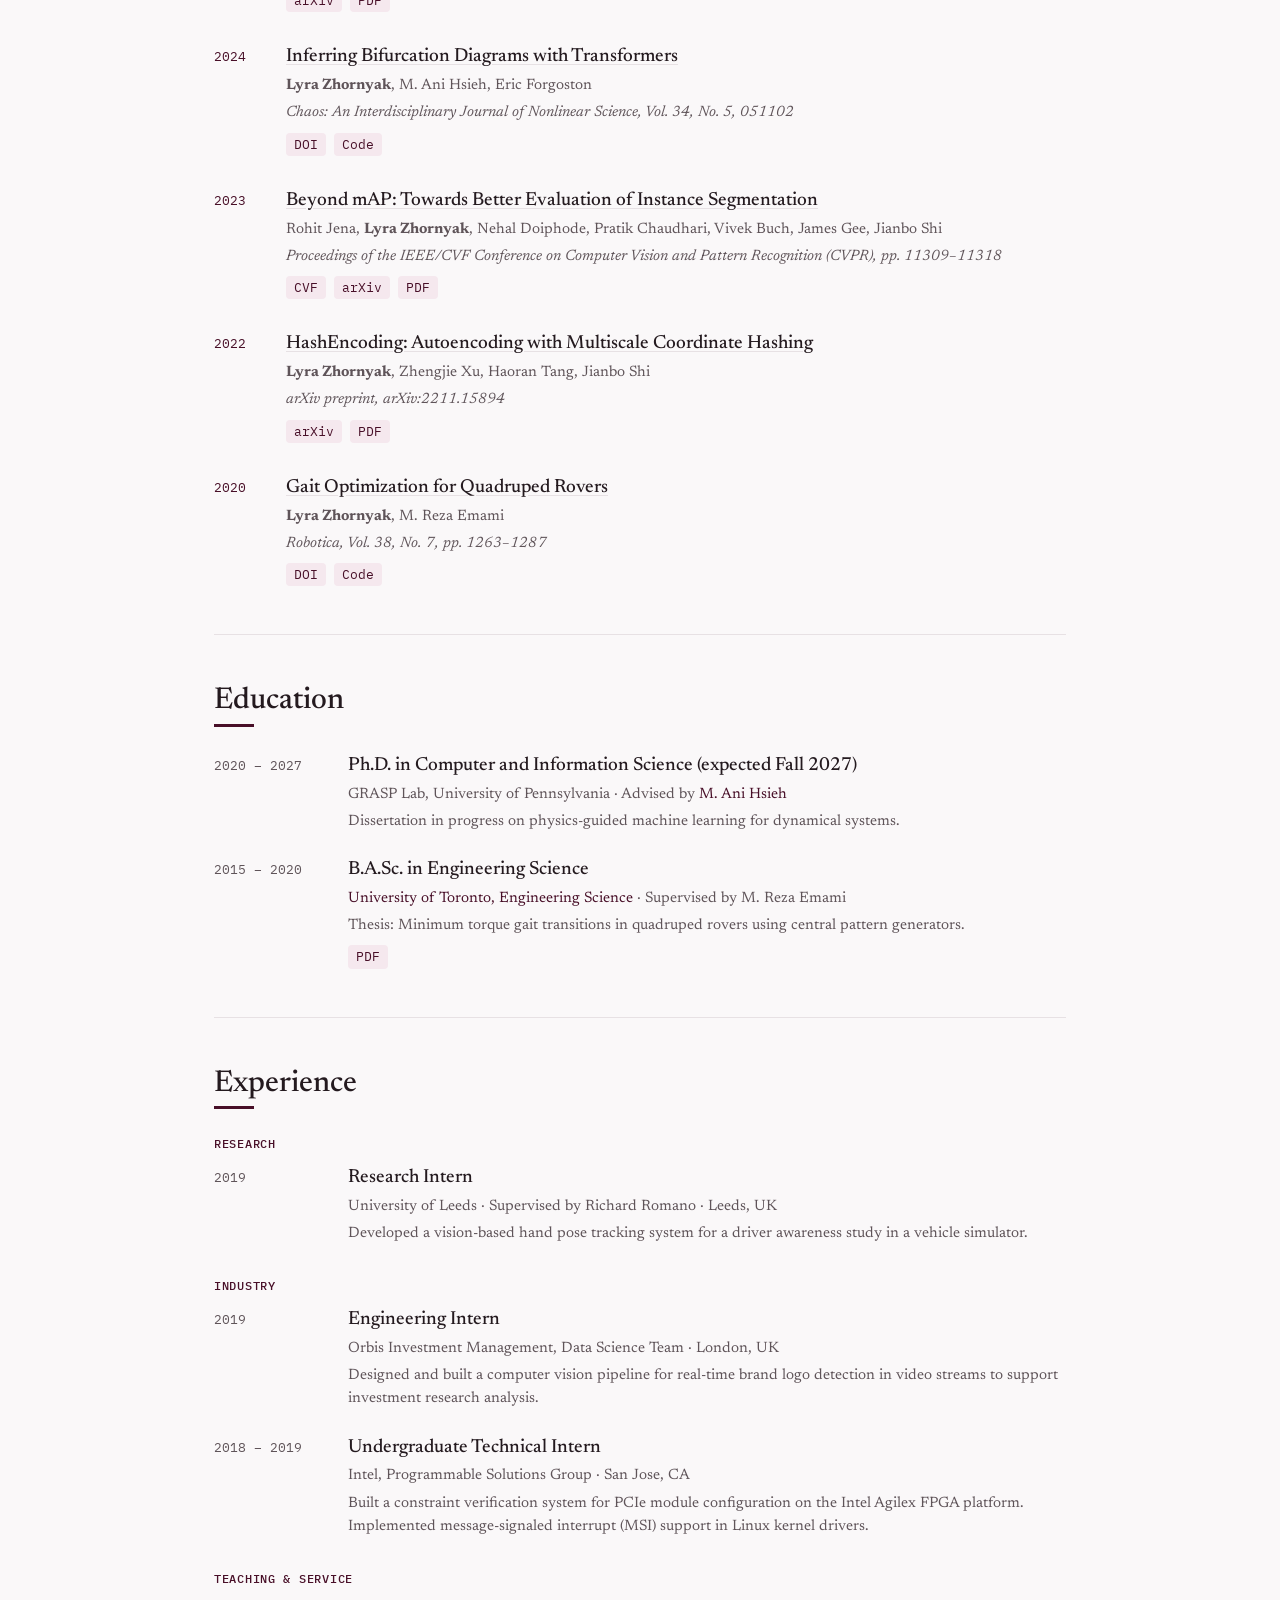
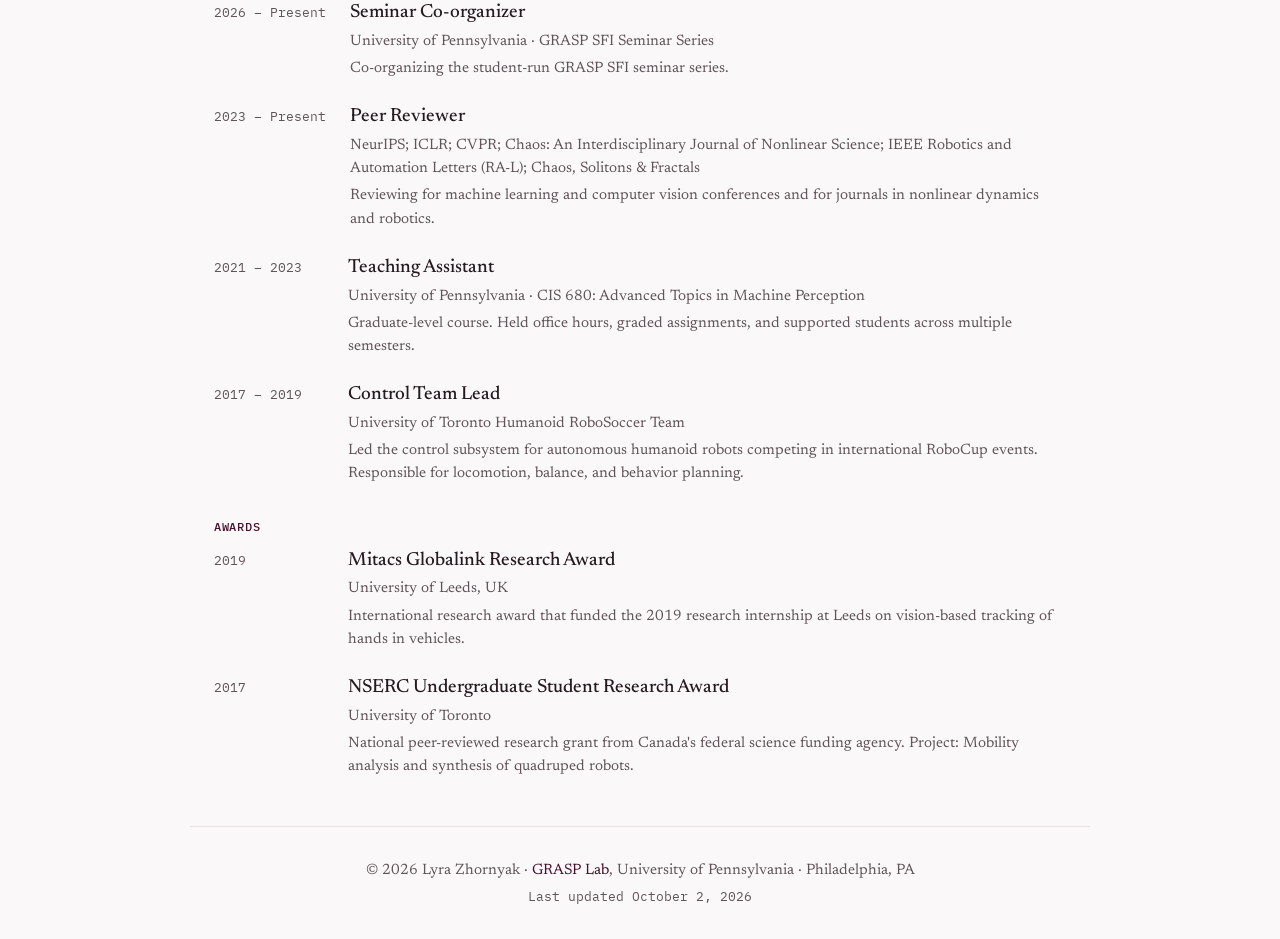
==== commit 1923488e: "Correct Robotica and CVPR citations; drop Google Scholar publications note" ====
--- a/index.html
+++ b/index.html
@@ -175,7 +175,7 @@
         <div class="pub-details">
           <h3><a href="https://openaccess.thecvf.com/content/CVPR2023/html/Jena_Beyond_mAP_Towards_Better_Evaluation_of_Instance_Segmentation_CVPR_2023_paper.html" target="_blank" rel="noopener">Beyond mAP: Towards Better Evaluation of Instance Segmentation</a></h3>
           <p class="pub-authors">Rohit Jena, <strong>Lyra Zhornyak</strong>, Nehal Doiphode, Pratik Chaudhari, Vivek Buch, James Gee, Jianbo Shi</p>
-          <p class="pub-venue">Proceedings of the IEEE/CVF Conference on Computer Vision and Pattern Recognition (CVPR), pp. 21975–21984</p>
+          <p class="pub-venue">Proceedings of the IEEE/CVF Conference on Computer Vision and Pattern Recognition (CVPR), pp. 11309–11318</p>
           <div class="pub-links">
             <a href="https://openaccess.thecvf.com/content/CVPR2023/html/Jena_Beyond_mAP_Towards_Better_Evaluation_of_Instance_Segmentation_CVPR_2023_paper.html" target="_blank" rel="noopener">CVF</a>
             <a href="https://arxiv.org/abs/2207.01614" target="_blank" rel="noopener">arXiv</a>
@@ -202,7 +202,7 @@
         <div class="pub-details">
           <h3><a href="https://doi.org/10.1017/S0263574719001413" target="_blank" rel="noopener">Gait Optimization for Quadruped Rovers</a></h3>
           <p class="pub-authors"><strong>Lyra Zhornyak</strong>, M. Reza Emami</p>
-          <p class="pub-venue">Robotica, Vol. 38, No. 3, pp. 460–475</p>
+          <p class="pub-venue">Robotica, Vol. 38, No. 7, pp. 1263–1287</p>
           <div class="pub-links">
             <a href="https://doi.org/10.1017/S0263574719001413" target="_blank" rel="noopener">DOI</a>
             <a href="https://github.com/lzhornyak/gait-modelling" target="_blank" rel="noopener">Code</a>
@@ -211,7 +211,6 @@
       </div>
 
     </div>
-    <p class="pub-footer">For a complete list of publications, see <a href="https://scholar.google.com/citations?user=IO8BmHUAAAAJ" target="_blank" rel="noopener">Google Scholar</a>.</p>
   </section>
 
   <!-- Education -->
--- a/style.css
+++ b/style.css
@@ -546,12 +546,6 @@
   margin-bottom: var(--space-2);
 }
 
-.pub-footer {
-  margin-top: var(--space-6);
-  font-size: 15px;
-  color: var(--color-text-secondary);
-}
-
 /* ===== Tag and Link Chips ===== */
 .pub-tag {
   display: inline-block;
@@ -838,8 +832,7 @@
   .btn::after, .pub-links a::after, .nav-links a::after,
   .pub-details h3 a::after, .exp-org a::after,
   .affiliation a::after, .site-footer a::after,
-  a.research-card::after, .aside-line a::after,
-  .pub-footer a::after {
+  a.research-card::after, .aside-line a::after {
     content: none !important;
   }
 
